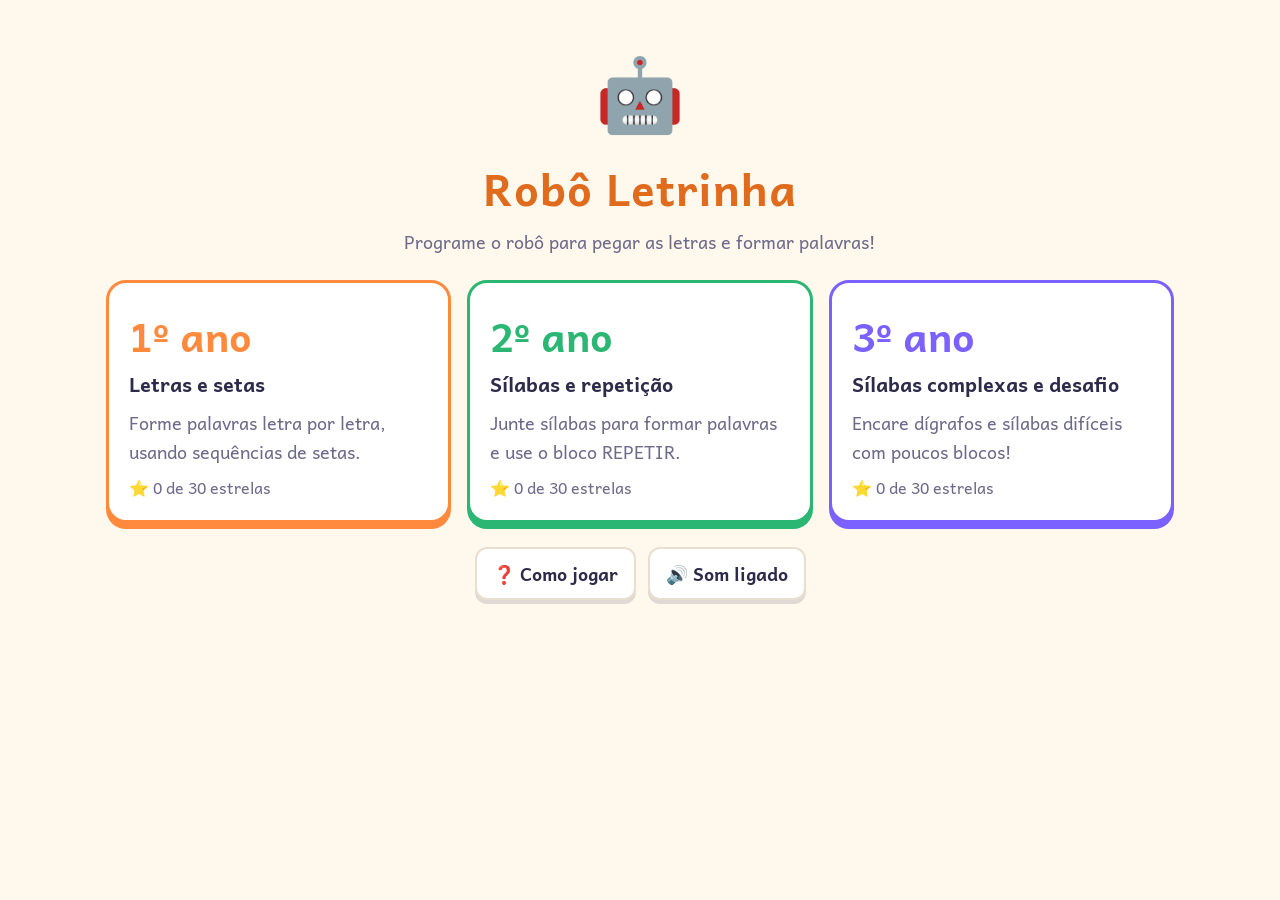
==== index.html @ 15c957af "Cria o jogo Robô Letrinha: alfabetização e programação para 1º a 3º ano Jogo web (HTML/CSS/JS, sem d" ====
<!doctype html>
<html lang="pt-BR">
<head>
  <meta charset="utf-8">
  <meta name="viewport" content="width=device-width, initial-scale=1">
  <title>Robô Letrinha</title>
  <meta name="description" content="Jogo de alfabetização e programação para o 1º, 2º e 3º ano do Ensino Fundamental.">
  <link rel="preconnect" href="https://fonts.googleapis.com">
  <link rel="preconnect" href="https://fonts.gstatic.com" crossorigin>
  <link href="https://fonts.googleapis.com/css2?family=Andika:wght@400;700&display=swap" rel="stylesheet">
  <link rel="stylesheet" href="css/estilo.css">
</head>
<body>
  <!-- Tela inicial: escolha do ano -->
  <section id="tela-inicio" class="tela ativa">
    <header class="topo-inicio">
      <div class="mascote" aria-hidden="true">🤖</div>
      <h1>Robô Letrinha</h1>
      <p class="lema">Programe o robô para pegar as letras e formar palavras!</p>
    </header>
    <div id="lista-anos" class="lista-anos"></div>
    <div class="acoes-inicio">
      <button id="btn-como-jogar" class="btn secundario">❓ Como jogar</button>
      <button id="btn-som" class="btn secundario" aria-pressed="true">🔊 Som ligado</button>
    </div>
  </section>

  <!-- Tela de fases -->
  <section id="tela-fases" class="tela">
    <header class="barra">
      <button class="btn icone" data-voltar="inicio" aria-label="Voltar">⬅</button>
      <h2 id="titulo-fases"></h2>
    </header>
    <p id="descricao-fases" class="descricao-fases"></p>
    <div id="lista-fases" class="lista-fases"></div>
  </section>

  <!-- Tela do jogo -->
  <section id="tela-jogo" class="tela">
    <header class="barra">
      <button class="btn icone" data-voltar="fases" aria-label="Voltar para as fases">⬅</button>
      <h2 id="titulo-jogo"></h2>
      <div class="estrelas-meta" id="meta-blocos"></div>
    </header>

    <div class="jogo">
      <div class="coluna-tabuleiro">
        <div class="missao">
          <div class="figura" id="figura" aria-hidden="true"></div>
          <div>
            <div class="rotulo">Forme a palavra:</div>
            <div class="encaixes" id="encaixes"></div>
          </div>
          <button class="btn icone" id="btn-ouvir" aria-label="Ouvir a palavra">🔊</button>
        </div>
        <div class="tabuleiro" id="tabuleiro"></div>
        <div class="mensagem" id="mensagem" role="status" aria-live="polite"></div>
      </div>

      <div class="coluna-programa">
        <div class="painel">
          <div class="rotulo">Blocos de comando</div>
          <div class="paleta" id="paleta"></div>
        </div>
        <div class="painel">
          <div class="rotulo">
            Programa do robô
            <span id="contador-blocos" class="contador"></span>
          </div>
          <ol class="programa" id="programa" aria-label="Programa"></ol>
        </div>
        <div class="controles">
          <button class="btn principal" id="btn-executar">▶ Executar</button>
          <button class="btn secundario" id="btn-apagar" title="Apagar o último bloco">⌫ Apagar</button>
          <button class="btn secundario" id="btn-limpar" title="Apagar todos os blocos">🗑 Limpar</button>
          <button class="btn secundario" id="btn-dica">💡 Dica</button>
          <button class="btn secundario" id="btn-velocidade" title="Velocidade do robô">🐢 Devagar</button>
        </div>
      </div>
    </div>
  </section>

  <!-- Janela de vitória -->
  <div class="modal" id="modal-vitoria" hidden>
    <div class="cartao">
      <div class="confete" id="confete" aria-hidden="true"></div>
      <h2>Muito bem!</h2>
      <div class="vitoria-figura" id="vitoria-figura"></div>
      <div class="vitoria-palavra" id="vitoria-palavra"></div>
      <div class="vitoria-estrelas" id="vitoria-estrelas"></div>
      <p class="vitoria-dica" id="vitoria-dica"></p>
      <div class="vitoria-frase" id="vitoria-frase" hidden>
        <div class="rotulo">Leia a frase:</div>
        <p id="frase-texto"></p>
        <button class="btn secundario" id="btn-ouvir-frase">🔊 Ouvir a frase</button>
      </div>
      <div class="controles">
        <button class="btn secundario" id="btn-repetir-fase">↺ Jogar de novo</button>
        <button class="btn principal" id="btn-proxima">Próxima fase ➜</button>
      </div>
    </div>
  </div>

  <!-- Janela de ajuda -->
  <div class="modal" id="modal-ajuda" hidden>
    <div class="cartao ajuda">
      <h2>Como jogar</h2>
      <ol>
        <li>Olhe a figura e a palavra que o robô precisa formar.</li>
        <li>Toque nas <b>setas</b> para montar o programa: cada seta faz o robô andar <b>uma casa</b>.</li>
        <li>O robô pega a peça quando passa por cima dela. Pegue as peças <b>na ordem certa</b>!</li>
        <li>Cuidado com as <b>pedras</b> 🪨 e com as peças que não fazem parte da palavra.</li>
        <li>No 2º e 3º ano, use o bloco <b>🔁 REPETIR</b>: ele repete a seta que vem logo depois. Toque no número para mudar.</li>
        <li>No 3º ano existe um <b>limite de blocos</b>: pense no caminho mais curto!</li>
        <li>Toque em <b>▶ Executar</b>. Se der errado, arrume o programa e tente de novo.</li>
      </ol>
      <p class="ajuda-teclado">Teclado: setas adicionam blocos, <b>R</b> adiciona repetir, <b>Enter</b> executa e <b>Backspace</b> apaga.</p>
      <div class="controles">
        <button class="btn principal" id="btn-fechar-ajuda">Entendi!</button>
      </div>
    </div>
  </div>

  <script src="js/dados.js"></script>
  <script src="js/fases.js"></script>
  <script src="js/jogo.js"></script>
</body>
</html>
---- css/estilo.css ----
:root {
  --fundo: #fff8ec;
  --cartao: #ffffff;
  --texto: #2d2a4a;
  --suave: #6d6a8a;
  --borda: #e8dfcf;
  --casa: #fdf3df;
  --casa-alt: #f8e9cc;
  --principal: #ff8a3d;
  --principal-escuro: #e06b1d;
  --sucesso: #2bb673;
  --erro: #e5484d;
  --alvo: #4c8dff;
  --cor-ano: #ff8a3d;
  --sombra: 0 4px 0 rgba(45, 42, 74, 0.15);
  --raio: 16px;
}

* { box-sizing: border-box; }

html, body { margin: 0; }

body {
  background: var(--fundo);
  color: var(--texto);
  font-family: 'Andika', 'Comic Sans MS', 'Trebuchet MS', system-ui, sans-serif;
  font-size: 18px;
  min-height: 100vh;
  -webkit-tap-highlight-color: transparent;
}

button { font: inherit; color: inherit; }

.tela { display: none; max-width: 1100px; margin: 0 auto; padding: 16px; }
.tela.ativa { display: block; }

/* ---------- Botões ---------- */
.btn {
  border: 0;
  border-radius: 12px;
  padding: 10px 16px;
  cursor: pointer;
  font-weight: 700;
  box-shadow: var(--sombra);
  transition: transform 0.08s, box-shadow 0.08s, opacity 0.2s;
  min-height: 48px;
}
.btn:active { transform: translateY(3px); box-shadow: 0 1px 0 rgba(45, 42, 74, 0.15); }
.btn:disabled { opacity: 0.45; cursor: not-allowed; }
.btn.principal { background: var(--principal); color: #fff; }
.btn.secundario { background: var(--cartao); border: 2px solid var(--borda); }
.btn.icone { background: var(--cartao); border: 2px solid var(--borda); width: 48px; padding: 0; font-size: 22px; }
.btn:focus-visible { outline: 3px solid var(--alvo); outline-offset: 2px; }

/* ---------- Início ---------- */
.topo-inicio { text-align: center; padding: 16px 0 8px; }
.mascote { font-size: 72px; animation: flutuar 2.4s ease-in-out infinite; }
h1 { font-size: 44px; margin: 4px 0; color: var(--principal-escuro); letter-spacing: 1px; }
.lema { color: var(--suave); margin: 0 0 16px; }

.lista-anos { display: grid; grid-template-columns: repeat(auto-fit, minmax(240px, 1fr)); gap: 16px; }
.cartao-ano {
  background: var(--cartao);
  border: 3px solid var(--cor);
  border-radius: 20px;
  padding: 20px;
  text-align: left;
  cursor: pointer;
  box-shadow: 0 6px 0 var(--cor);
  transition: transform 0.1s;
}
.cartao-ano:hover { transform: translateY(-3px); }
.cartao-ano:active { transform: translateY(3px); box-shadow: 0 2px 0 var(--cor); }
.cartao-ano .num { font-size: 40px; font-weight: 700; color: var(--cor); }
.cartao-ano .sub { font-weight: 700; font-size: 20px; }
.cartao-ano p { color: var(--suave); margin: 8px 0; }
.cartao-ano .progresso { font-size: 16px; color: var(--suave); }

.acoes-inicio { display: flex; gap: 12px; justify-content: center; margin-top: 24px; flex-wrap: wrap; }

/* ---------- Barra de topo ---------- */
.barra { display: flex; align-items: center; gap: 12px; margin-bottom: 12px; flex-wrap: wrap; }
.barra h2 { margin: 0; flex: 1; font-size: 26px; }
.estrelas-meta { font-size: 15px; color: var(--suave); text-align: right; }

/* ---------- Fases ---------- */
.descricao-fases { color: var(--suave); margin-top: 0; }
.lista-fases { display: grid; grid-template-columns: repeat(auto-fill, minmax(130px, 1fr)); gap: 14px; }
.botao-fase {
  background: var(--cartao);
  border: 3px solid var(--cor-ano);
  border-radius: 18px;
  padding: 12px 8px;
  cursor: pointer;
  box-shadow: 0 5px 0 var(--cor-ano);
  display: flex;
  flex-direction: column;
  align-items: center;
  gap: 4px;
}
.botao-fase .n { font-weight: 700; color: var(--suave); font-size: 15px; }
.botao-fase .fig { font-size: 40px; line-height: 1.1; }
.botao-fase .est { font-size: 18px; letter-spacing: 2px; }
.botao-fase:disabled { border-color: var(--borda); box-shadow: 0 5px 0 var(--borda); cursor: not-allowed; }
.botao-fase:disabled .fig { filter: grayscale(1); opacity: 0.4; }

/* ---------- Jogo ---------- */
.jogo { display: grid; grid-template-columns: minmax(0, 1.1fr) minmax(0, 1fr); gap: 16px; align-items: start; }
@media (max-width: 820px) { .jogo { grid-template-columns: 1fr; } }

.missao {
  display: flex; align-items: center; gap: 12px;
  background: var(--cartao); border: 2px solid var(--borda); border-radius: var(--raio);
  padding: 10px 12px; margin-bottom: 12px;
}
.missao > div:nth-child(2) { flex: 1; min-width: 0; }
.figura { font-size: 48px; line-height: 1; }
.rotulo { font-size: 14px; color: var(--suave); font-weight: 700; text-transform: uppercase; letter-spacing: 0.5px; margin-bottom: 6px; display: flex; justify-content: space-between; gap: 8px; }
.encaixes { display: flex; gap: 6px; flex-wrap: wrap; }
.encaixe {
  min-width: 44px; height: 48px; padding: 0 8px;
  border: 3px dashed var(--borda); border-radius: 10px;
  display: flex; align-items: center; justify-content: center;
  font-size: 24px; font-weight: 700; color: #c9bfae;
  transition: all 0.25s;
}
.encaixe.proximo { border-color: var(--alvo); color: var(--alvo); }
.encaixe.cheio { border-style: solid; border-color: var(--sucesso); background: var(--sucesso); color: #fff; animation: pulo 0.4s; }

.tabuleiro {
  --n: 5;
  position: relative;
  display: grid;
  grid-template-columns: repeat(var(--n), 1fr);
  grid-template-rows: repeat(var(--n), 1fr);
  aspect-ratio: 1;
  width: 100%;
  max-width: 520px;
  margin: 0 auto;
  background: var(--casa-alt);
  border: 4px solid #e2cfa9;
  border-radius: var(--raio);
  overflow: hidden;
  touch-action: manipulation;
}
.casa { position: relative; display: flex; align-items: center; justify-content: center; }
.casa.clara { background: var(--casa); }
.peca {
  width: 82%; height: 82%;
  border-radius: 12px;
  background: #fff;
  border: 3px solid var(--alvo);
  display: flex; align-items: center; justify-content: center;
  font-weight: 700;
  font-size: calc(min(100vw, 520px) / var(--n) * 0.32);
  box-shadow: 0 3px 0 rgba(45, 42, 74, 0.15);
  transition: transform 0.3s, opacity 0.3s;
}
.peca.longa { font-size: calc(min(100vw, 520px) / var(--n) * 0.24); }
.peca.coletada { transform: scale(0) rotate(180deg); opacity: 0; }
.peca.errada { border-color: var(--erro); background: #ffe3e4; animation: tremer 0.4s; }
.peca.dica { animation: brilho 0.8s ease-in-out 3; }
.pedra { font-size: calc(min(100vw, 520px) / var(--n) * 0.55); }

.robo {
  position: absolute;
  display: flex; align-items: center; justify-content: center;
  transition: left 0.3s ease-in-out, top 0.3s ease-in-out;
  pointer-events: none;
  z-index: 2;
}
.robo .corpo { font-size: calc(min(100vw, 520px) / var(--n) * 0.6); filter: drop-shadow(0 3px 2px rgba(0,0,0,0.25)); }
.robo .olhar {
  position: absolute; font-size: calc(min(100vw, 520px) / var(--n) * 0.26); font-weight: 700;
  color: var(--principal-escuro);
}
.robo.batida .corpo { animation: tremer 0.4s; }
.robo.festa .corpo { animation: pulo 0.5s 3; }

.mensagem { min-height: 56px; margin-top: 10px; padding: 10px 14px; border-radius: 12px; font-size: 19px; }
.mensagem:empty { visibility: hidden; }
.mensagem.erro { background: #ffe3e4; color: #9b1c20; }
.mensagem.info { background: #e6efff; color: #23408e; }
.mensagem.ok { background: #dcf6e8; color: #136c40; }

.painel { background: var(--cartao); border: 2px solid var(--borda); border-radius: var(--raio); padding: 12px; margin-bottom: 12px; }
.contador { text-transform: none; letter-spacing: 0; }
.contador.estourou { color: var(--erro); }

.paleta { display: flex; gap: 10px; flex-wrap: wrap; }
.bloco {
  border: 0; border-radius: 12px; cursor: pointer;
  min-width: 60px; height: 60px; padding: 0 10px;
  font-size: 32px; font-weight: 700; color: #fff;
  background: var(--alvo);
  box-shadow: 0 4px 0 #2d5fcc;
  display: inline-flex; align-items: center; justify-content: center; gap: 6px;
}
.bloco:active { transform: translateY(3px); box-shadow: 0 1px 0 #2d5fcc; }
.bloco.repetir { background: #f2a516; box-shadow: 0 4px 0 #b97a00; font-size: 22px; }
.bloco.repetir:active { box-shadow: 0 1px 0 #b97a00; }

.programa {
  list-style: none; margin: 0; padding: 8px;
  display: flex; flex-wrap: wrap; gap: 8px;
  min-height: 92px;
  background: repeating-linear-gradient(0deg, #fbf6ec, #fbf6ec 38px, #f3ead8 38px, #f3ead8 40px);
  border-radius: 12px;
}
.programa:empty::before { content: 'Toque nas setas para montar o programa…'; color: var(--suave); font-size: 16px; padding: 8px; }
.programa li { position: relative; }
.programa .bloco { height: 52px; min-width: 52px; font-size: 26px; }
.programa .bloco.repetir { font-size: 18px; }
.programa .bloco .vezes { background: rgba(255,255,255,0.3); border-radius: 8px; padding: 0 6px; }
.programa li.ativo .bloco { outline: 4px solid var(--texto); outline-offset: 2px; }
.programa li.erro .bloco { outline: 4px solid var(--erro); outline-offset: 2px; }
.programa li.junto::after {
  content: ''; position: absolute; right: -9px; top: 50%; width: 10px; height: 4px; background: #f2a516;
}
.remover {
  position: absolute; top: -8px; right: -8px;
  width: 24px; height: 24px; border-radius: 50%;
  border: 0; background: var(--texto); color: #fff; font-size: 13px; line-height: 24px; padding: 0;
  cursor: pointer;
}

.controles { display: flex; gap: 10px; flex-wrap: wrap; }
.controles .principal { flex: 1 1 140px; font-size: 20px; }

/* ---------- Modais ---------- */
.modal {
  position: fixed; inset: 0; background: rgba(45, 42, 74, 0.55);
  display: flex; align-items: center; justify-content: center; padding: 16px; z-index: 10;
}
.modal[hidden] { display: none; }
.cartao {
  position: relative; background: var(--cartao); border-radius: 24px; padding: 24px;
  max-width: 460px; width: 100%; text-align: center; overflow: hidden;
  animation: entrar 0.3s ease-out;
  max-height: calc(100vh - 32px); overflow-y: auto;
}
.cartao h2 { margin: 0 0 8px; font-size: 32px; color: var(--sucesso); }
.vitoria-figura { font-size: 72px; }
.vitoria-palavra { font-size: 38px; font-weight: 700; letter-spacing: 3px; }
.vitoria-palavra .sep { color: var(--suave); font-weight: 400; }
.vitoria-estrelas { font-size: 42px; margin: 6px 0; }
.vitoria-estrelas .apagada { filter: grayscale(1); opacity: 0.3; }
.vitoria-dica { color: var(--suave); margin: 4px 0 12px; }
.vitoria-frase { background: var(--fundo); border-radius: 14px; padding: 12px; margin-bottom: 14px; }
.vitoria-frase .rotulo { justify-content: center; }
.vitoria-frase p { font-size: 24px; margin: 4px 0 10px; }
.cartao .controles { justify-content: center; }
.ajuda { text-align: left; }
.ajuda h2 { color: var(--principal-escuro); text-align: center; }
.ajuda li { margin-bottom: 8px; }
.ajuda-teclado { color: var(--suave); font-size: 15px; }

.confete { position: absolute; inset: 0; pointer-events: none; }
.confete span { position: absolute; top: -30px; font-size: 24px; animation: cair 1.8s linear forwards; }

/* ---------- Animações ---------- */
@keyframes flutuar { 50% { transform: translateY(-8px); } }
@keyframes pulo { 50% { transform: scale(1.2) translateY(-4px); } }
@keyframes tremer { 20%, 60% { transform: translateX(-5px); } 40%, 80% { transform: translateX(5px); } }
@keyframes brilho { 50% { transform: scale(1.15); box-shadow: 0 0 0 6px rgba(76, 141, 255, 0.5); } }
@keyframes entrar { from { transform: scale(0.8); opacity: 0; } }
@keyframes cair { to { transform: translateY(520px) rotate(360deg); opacity: 0; } }

@media (prefers-reduced-motion: reduce) {
  *, *::before, *::after { animation-duration: 0.01ms !important; animation-iteration-count: 1 !important; transition-duration: 0.01ms !important; }
}

@media (max-width: 520px) {
  body { font-size: 17px; }
  h1 { font-size: 34px; }
  .bloco { min-width: 54px; height: 54px; font-size: 28px; }
  .controles .btn { padding: 8px 12px; }
  .barra h2 { font-size: 22px; }
  .estrelas-meta { flex-basis: 100%; text-align: left; }
}
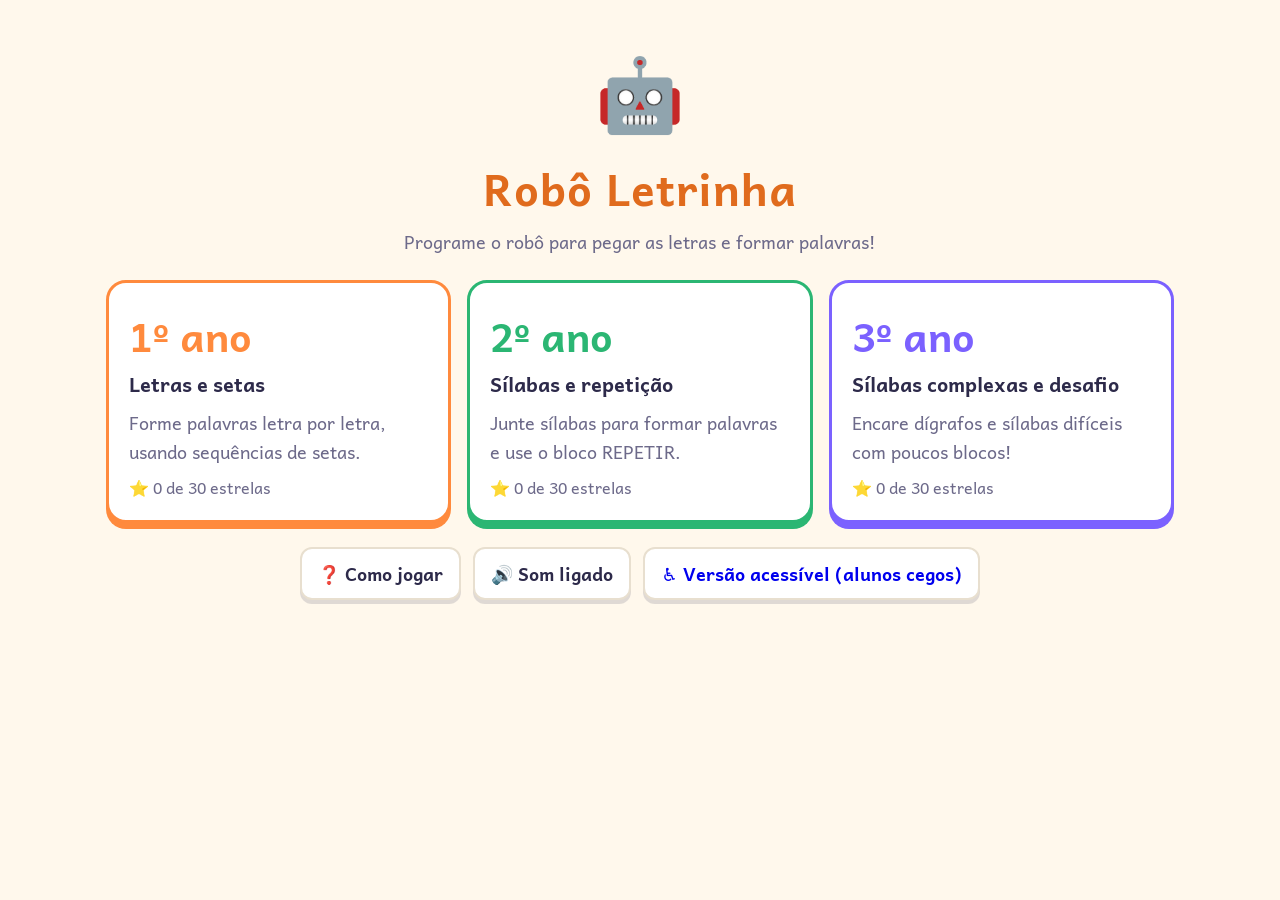
==== commit c51b0838: "Adiciona versão acessível do Robô Letrinha para alunos cegos Nova pasta acessivel/, publicada junto " ====
--- a/index.html
+++ b/index.html
@@ -22,6 +22,7 @@
     <div class="acoes-inicio">
       <button id="btn-como-jogar" class="btn secundario">❓ Como jogar</button>
       <button id="btn-som" class="btn secundario" aria-pressed="true">🔊 Som ligado</button>
+      <a class="btn secundario link-acessivel" href="acessivel/index.html">♿ Versão acessível (alunos cegos)</a>
     </div>
   </section>
 
--- a/css/estilo.css
+++ b/css/estilo.css
@@ -76,6 +76,7 @@
 .cartao-ano p { color: var(--suave); margin: 8px 0; }
 .cartao-ano .progresso { font-size: 16px; color: var(--suave); }
 
+.link-acessivel { text-decoration: none; display: inline-flex; align-items: center; }
 .acoes-inicio { display: flex; gap: 12px; justify-content: center; margin-top: 24px; flex-wrap: wrap; }
 
 /* ---------- Barra de topo ---------- */
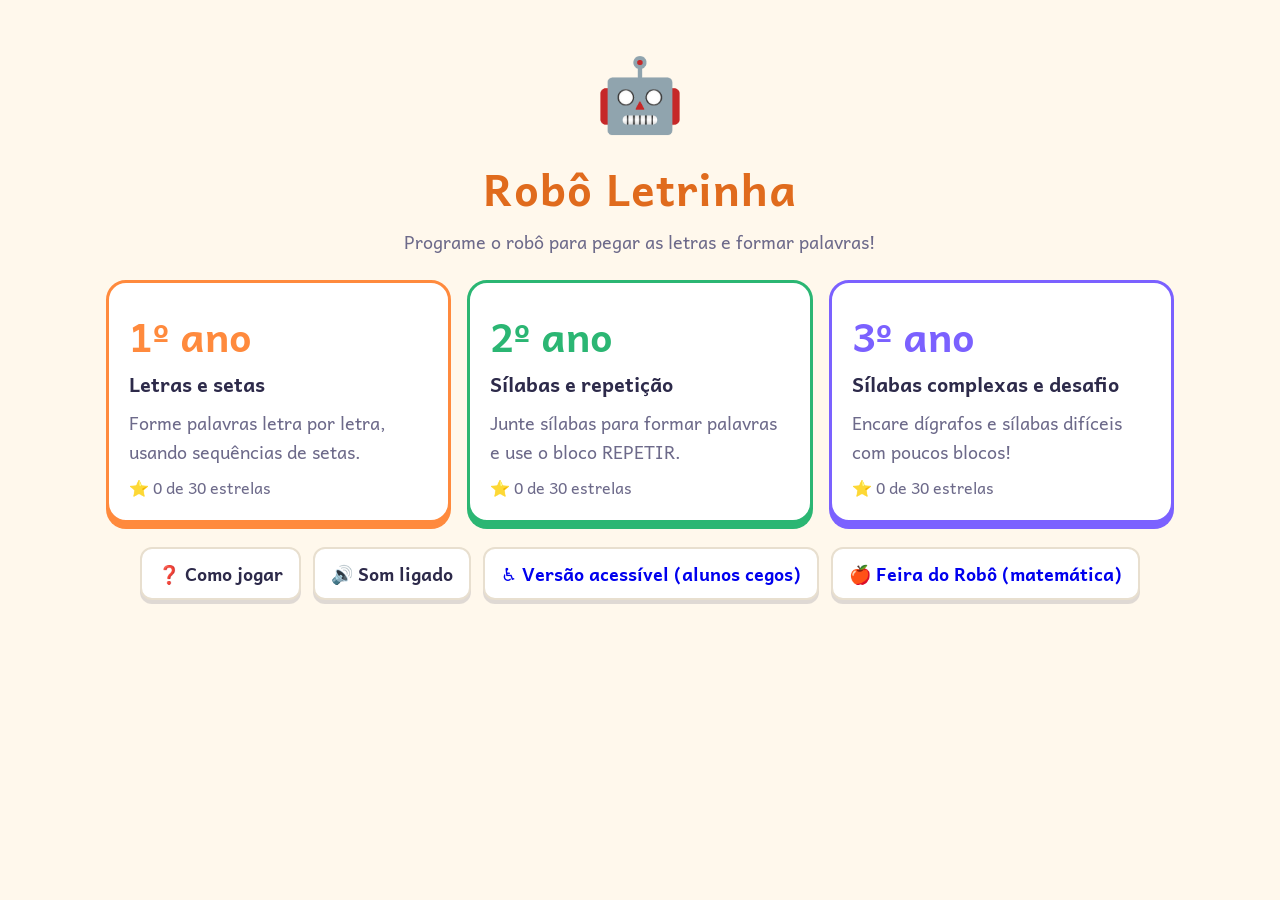
==== commit 511c4d35: "Cria o jogo de matemática Feira do Robô (1º a 3º ano) Jogo em matematica/ com 30 fases: contagem, co" ====
--- a/index.html
+++ b/index.html
@@ -23,6 +23,7 @@
       <button id="btn-como-jogar" class="btn secundario">❓ Como jogar</button>
       <button id="btn-som" class="btn secundario" aria-pressed="true">🔊 Som ligado</button>
       <a class="btn secundario link-acessivel" href="acessivel/index.html">♿ Versão acessível (alunos cegos)</a>
+      <a class="btn secundario link-acessivel" href="matematica/index.html">🍎 Feira do Robô (matemática)</a>
     </div>
   </section>
 
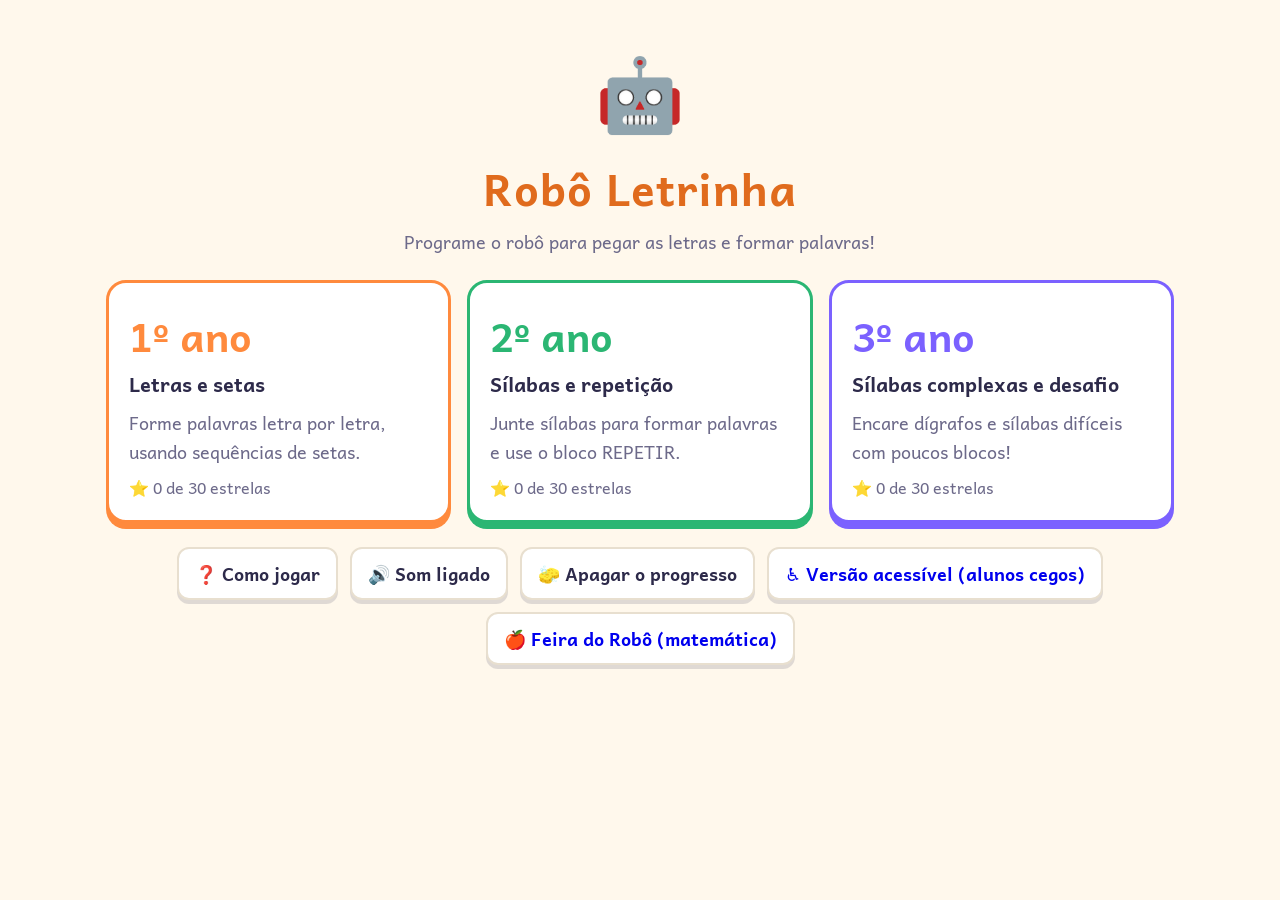
==== commit 7b692bfd: "Adiciona opção de apagar o progresso no Robô Letrinha - Jogo original: botão "Apagar o progresso" na" ====
--- a/index.html
+++ b/index.html
@@ -22,6 +22,7 @@
     <div class="acoes-inicio">
       <button id="btn-como-jogar" class="btn secundario">❓ Como jogar</button>
       <button id="btn-som" class="btn secundario" aria-pressed="true">🔊 Som ligado</button>
+      <button id="btn-zerar" class="btn secundario">🧽 Apagar o progresso</button>
       <a class="btn secundario link-acessivel" href="acessivel/index.html">♿ Versão acessível (alunos cegos)</a>
       <a class="btn secundario link-acessivel" href="matematica/index.html">🍎 Feira do Robô (matemática)</a>
     </div>
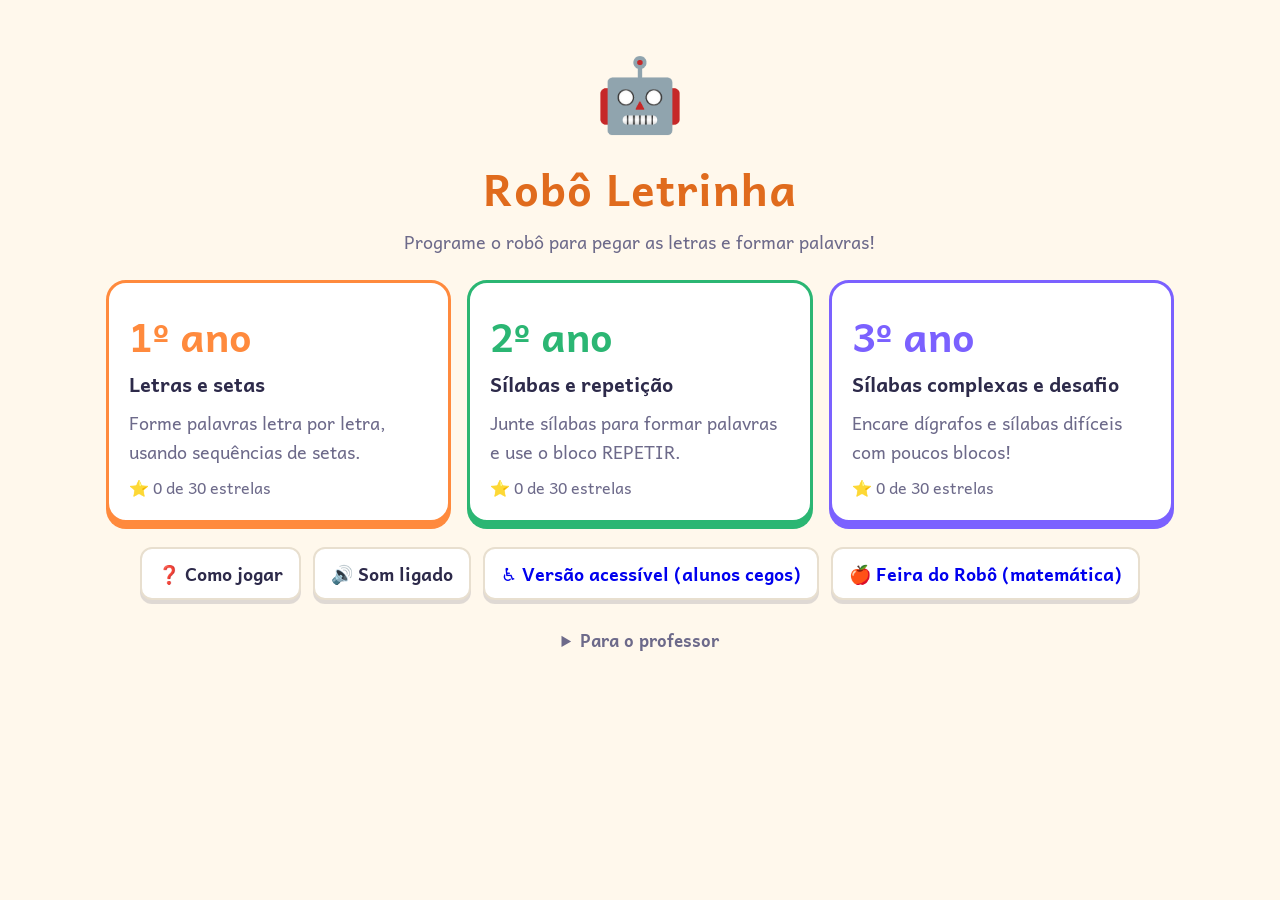
==== commit 3a5d565d: "Apagar o progresso: área "Para o professor" e confirmação na página - Robô Letrinha: o botão passa p" ====
--- a/index.html
+++ b/index.html
@@ -22,10 +22,24 @@
     <div class="acoes-inicio">
       <button id="btn-como-jogar" class="btn secundario">❓ Como jogar</button>
       <button id="btn-som" class="btn secundario" aria-pressed="true">🔊 Som ligado</button>
-      <button id="btn-zerar" class="btn secundario">🧽 Apagar o progresso</button>
       <a class="btn secundario link-acessivel" href="acessivel/index.html">♿ Versão acessível (alunos cegos)</a>
       <a class="btn secundario link-acessivel" href="matematica/index.html">🍎 Feira do Robô (matemática)</a>
     </div>
+    <details class="professor">
+      <summary>Para o professor</summary>
+      <p>Cada fase é liberada quando a anterior é concluída. O progresso fica salvo neste computador.</p>
+      <div class="acoes-inicio">
+        <button id="btn-zerar" class="btn secundario">🧽 Apagar o progresso</button>
+      </div>
+      <div id="confirmar-zerar" class="confirmar" hidden>
+        <p><b>Tem certeza?</b> Isso apaga todas as estrelas e fases liberadas deste computador.</p>
+        <div class="acoes-inicio">
+          <button id="btn-zerar-sim" class="btn perigo">Sim, apagar</button>
+          <button id="btn-zerar-nao" class="btn secundario">Cancelar</button>
+        </div>
+      </div>
+      <p id="aviso-zerar" class="aviso-zerar" role="status"></p>
+    </details>
   </section>
 
   <!-- Tela de fases -->
--- a/css/estilo.css
+++ b/css/estilo.css
@@ -79,6 +79,16 @@
 .link-acessivel { text-decoration: none; display: inline-flex; align-items: center; }
 .acoes-inicio { display: flex; gap: 12px; justify-content: center; margin-top: 24px; flex-wrap: wrap; }
 
+/* Área do professor: apagar o progresso com confirmação na própria página
+   (a janela de pergunta do navegador pode estar bloqueada). */
+.professor { margin: 26px auto 0; max-width: 640px; text-align: center; color: var(--suave); font-size: 17px; }
+.professor summary { cursor: pointer; font-weight: 700; }
+.professor .acoes-inicio { margin-top: 10px; }
+.confirmar { margin-top: 12px; padding: 12px; border: 3px solid var(--erro); border-radius: 14px; background: #fff0f0; color: var(--texto); }
+.confirmar p { margin: 0; }
+.btn.perigo { background: var(--erro); color: #fff; }
+.aviso-zerar { font-weight: 700; color: #136c40; min-height: 1.4em; }
+
 /* ---------- Barra de topo ---------- */
 .barra { display: flex; align-items: center; gap: 12px; margin-bottom: 12px; flex-wrap: wrap; }
 .barra h2 { margin: 0; flex: 1; font-size: 26px; }
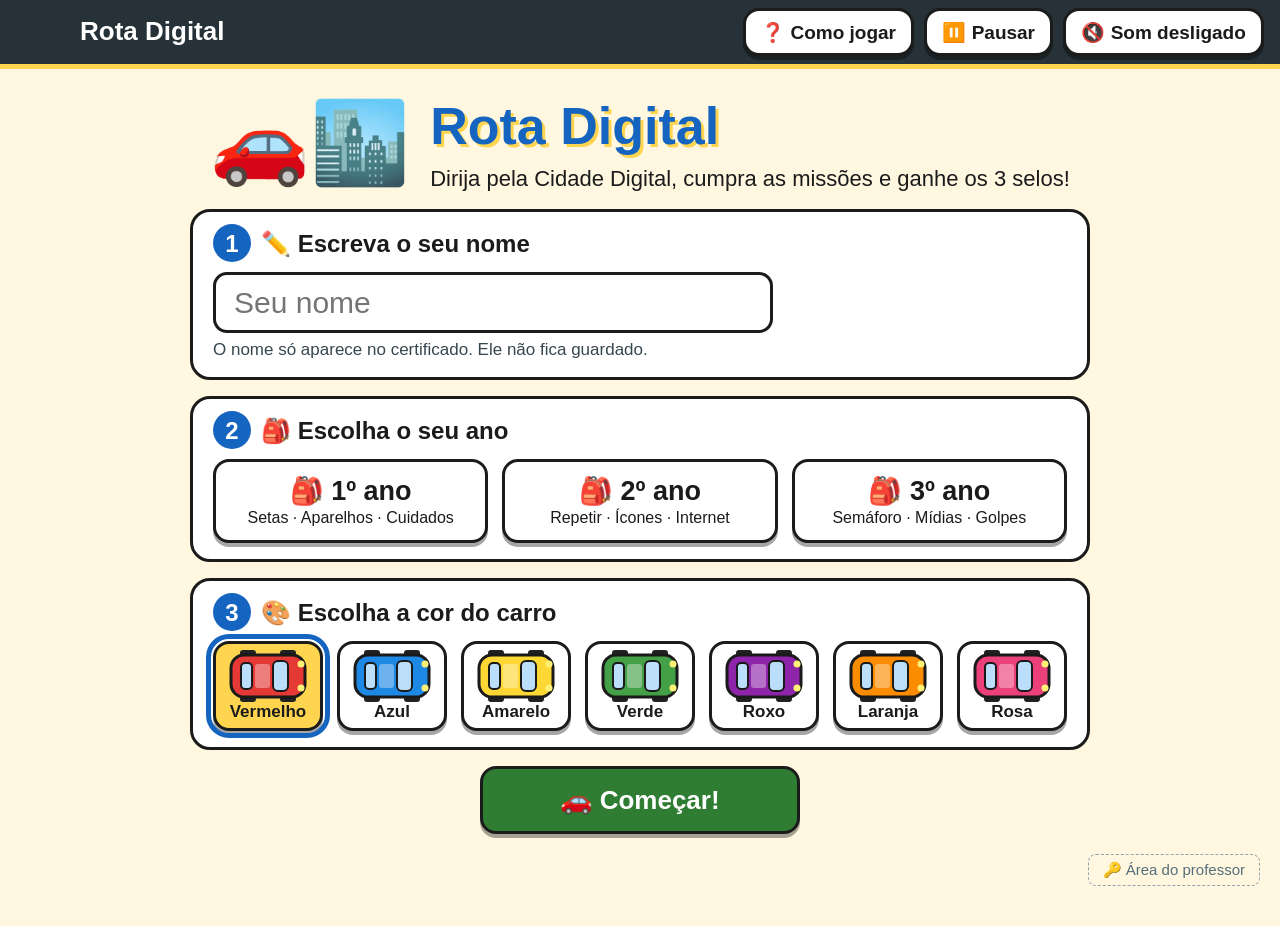
==== commit 78640150: "Rota Digital: jogo de Educação Digital para o Ciclo de Alfabetização Novo jogo na raiz do site: um c" ====
--- a/index.html
+++ b/index.html
@@ -3,143 +3,201 @@
 <head>
   <meta charset="utf-8">
   <meta name="viewport" content="width=device-width, initial-scale=1">
-  <title>Robô Letrinha</title>
-  <meta name="description" content="Jogo de alfabetização e programação para o 1º, 2º e 3º ano do Ensino Fundamental.">
-  <link rel="preconnect" href="https://fonts.googleapis.com">
-  <link rel="preconnect" href="https://fonts.gstatic.com" crossorigin>
-  <link href="https://fonts.googleapis.com/css2?family=Andika:wght@400;700&display=swap" rel="stylesheet">
-  <link rel="stylesheet" href="css/estilo.css">
+  <title>Rota Digital</title>
+  <meta name="description" content="Jogo de Educação Digital para o Ciclo de Alfabetização: Programação, TICs e Cidadania Digital.">
+  <link rel="stylesheet" href="rota/estilo.css">
 </head>
 <body>
-  <!-- Tela inicial: escolha do ano -->
-  <section id="tela-inicio" class="tela ativa">
-    <header class="topo-inicio">
-      <div class="mascote" aria-hidden="true">🤖</div>
-      <h1>Robô Letrinha</h1>
-      <p class="lema">Programe o robô para pegar as letras e formar palavras!</p>
-    </header>
-    <div id="lista-anos" class="lista-anos"></div>
-    <div class="acoes-inicio">
-      <button id="btn-como-jogar" class="btn secundario">❓ Como jogar</button>
-      <button id="btn-som" class="btn secundario" aria-pressed="true">🔊 Som ligado</button>
-      <a class="btn secundario link-acessivel" href="acessivel/index.html">♿ Versão acessível (alunos cegos)</a>
-      <a class="btn secundario link-acessivel" href="matematica/index.html">🍎 Feira do Robô (matemática)</a>
-    </div>
-    <details class="professor">
-      <summary>Para o professor</summary>
-      <p>Cada fase é liberada quando a anterior é concluída. O progresso fica salvo neste computador.</p>
-      <div class="acoes-inicio">
-        <button id="btn-zerar" class="btn secundario">🧽 Apagar o progresso</button>
-      </div>
-      <div id="confirmar-zerar" class="confirmar" hidden>
-        <p><b>Tem certeza?</b> Isso apaga todas as estrelas e fases liberadas deste computador.</p>
-        <div class="acoes-inicio">
-          <button id="btn-zerar-sim" class="btn perigo">Sim, apagar</button>
-          <button id="btn-zerar-nao" class="btn secundario">Cancelar</button>
-        </div>
-      </div>
-      <p id="aviso-zerar" class="aviso-zerar" role="status"></p>
-    </details>
-  </section>
-
-  <!-- Tela de fases -->
-  <section id="tela-fases" class="tela">
-    <header class="barra">
-      <button class="btn icone" data-voltar="inicio" aria-label="Voltar">⬅</button>
-      <h2 id="titulo-fases"></h2>
-    </header>
-    <p id="descricao-fases" class="descricao-fases"></p>
-    <div id="lista-fases" class="lista-fases"></div>
-  </section>
-
-  <!-- Tela do jogo -->
-  <section id="tela-jogo" class="tela">
-    <header class="barra">
-      <button class="btn icone" data-voltar="fases" aria-label="Voltar para as fases">⬅</button>
-      <h2 id="titulo-jogo"></h2>
-      <div class="estrelas-meta" id="meta-blocos"></div>
-    </header>
-
-    <div class="jogo">
-      <div class="coluna-tabuleiro">
-        <div class="missao">
-          <div class="figura" id="figura" aria-hidden="true"></div>
-          <div>
-            <div class="rotulo">Forme a palavra:</div>
-            <div class="encaixes" id="encaixes"></div>
+  <!-- Barra de cima: sempre visível -->
+  <header id="barra" class="barra">
+    <button id="btn-voltar" class="btn barra-btn" hidden>🗺️ Mapa</button>
+    <div class="barra-titulo">
+      <span id="carro-barra" class="carro-barra" aria-hidden="true"></span>
+      <h1 id="titulo-barra">Rota Digital</h1>
+    </div>
+    <div class="barra-direita">
+      <button id="btn-ajuda" class="btn barra-btn" title="Como jogar (tecla H)">❓ Como jogar</button>
+      <button id="btn-pausa" class="btn barra-btn" title="Pausar (tecla P)">⏸️ Pausar</button>
+      <button id="btn-som" class="btn barra-btn" aria-pressed="false" title="Ligar ou desligar o som">🔇 Som desligado</button>
+    </div>
+  </header>
+
+  <main>
+    <!-- ===== Tela inicial ===== -->
+    <section id="tela-inicio" class="tela ativa">
+      <div class="inicio-topo">
+        <div class="logo" aria-hidden="true">🚗🏙️</div>
+        <div>
+          <h2 class="logo-nome">Rota Digital</h2>
+          <p class="lema">Dirija pela Cidade Digital, cumpra as missões e ganhe os 3 selos!</p>
+        </div>
+      </div>
+
+      <div class="inicio-caixa">
+        <h3><span class="passo">1</span> ✏️ Escreva o seu nome</h3>
+        <input id="campo-nome" class="campo-nome" type="text" maxlength="40" autocomplete="off" spellcheck="false" placeholder="Seu nome">
+        <p class="nota">O nome só aparece no certificado. Ele não fica guardado.</p>
+      </div>
+
+      <div class="inicio-caixa">
+        <h3><span class="passo">2</span> 🎒 Escolha o seu ano</h3>
+        <div id="lista-anos" class="lista-anos"></div>
+      </div>
+
+      <div class="inicio-caixa">
+        <h3><span class="passo">3</span> 🎨 Escolha a cor do carro</h3>
+        <div id="lista-cores" class="lista-cores"></div>
+      </div>
+
+      <button id="btn-comecar" class="btn grande verde">🚗 Começar!</button>
+
+      <button class="btn-professor" data-abrir-professor>🔑 Área do professor</button>
+    </section>
+
+    <!-- ===== Mapa da cidade ===== -->
+    <section id="tela-mapa" class="tela">
+      <p class="instrucao">👆 Clique num bairro para ir até lá.</p>
+      <div id="mapa" class="mapa">
+        <div class="rua rua-h"></div>
+        <div class="rua rua-v"></div>
+        <button id="bairro-prog" class="bairro bairro-prog" data-bairro="prog"></button>
+        <button id="bairro-tic" class="bairro bairro-tic" data-bairro="tic"></button>
+        <button id="bairro-cid" class="bairro bairro-cid" data-bairro="cid"></button>
+        <div class="garagem" aria-hidden="true">
+          <span>🏠</span><span>🌳</span><span>🏪</span><span>🌳</span><span>🏠</span><span>🌷</span>
+          <div class="garagem-nome">🅿️ Garagem</div>
+        </div>
+        <button id="praca" class="praca" data-bairro="praca"></button>
+        <div id="carro-mapa" class="carro carro-mapa"></div>
+      </div>
+      <div id="selos-mapa" class="selos-mapa"></div>
+      <button class="btn-professor" data-abrir-professor>🔑 Área do professor</button>
+    </section>
+
+    <!-- ===== Lista de missões de um bairro ===== -->
+    <section id="tela-bairro" class="tela">
+      <div id="bairro-cabecalho" class="bairro-cabecalho"></div>
+      <div id="lista-missoes" class="lista-missoes"></div>
+    </section>
+
+    <!-- ===== Missão de Programação ===== -->
+    <section id="tela-prog" class="tela">
+      <div id="prog-objetivo" class="objetivo"></div>
+      <div class="prog-area">
+        <div class="prog-esquerda">
+          <div id="tabuleiro" class="tabuleiro"></div>
+          <div id="prog-mensagem" class="mensagem" role="status"></div>
+        </div>
+        <div class="prog-direita">
+          <div class="caixa-blocos">
+            <h3>🧰 Blocos <span class="nota-pequena">(clique para pôr no programa)</span></h3>
+            <div id="paleta" class="paleta"></div>
           </div>
-          <button class="btn icone" id="btn-ouvir" aria-label="Ouvir a palavra">🔊</button>
-        </div>
-        <div class="tabuleiro" id="tabuleiro"></div>
-        <div class="mensagem" id="mensagem" role="status" aria-live="polite"></div>
-      </div>
-
-      <div class="coluna-programa">
-        <div class="painel">
-          <div class="rotulo">Blocos de comando</div>
-          <div class="paleta" id="paleta"></div>
-        </div>
-        <div class="painel">
-          <div class="rotulo">
-            Programa do robô
-            <span id="contador-blocos" class="contador"></span>
+          <div class="caixa-programa">
+            <h3>📜 Meu programa <span id="contador-blocos" class="contador"></span></h3>
+            <div id="programa" class="programa" aria-live="polite"></div>
+            <div class="acoes-programa">
+              <button id="btn-executar" class="btn grande verde">▶️ Executar</button>
+              <button id="btn-tirar" class="btn laranja">🗑️ Tirar bloco</button>
+              <button id="btn-limpar" class="btn cinza">🧽 Limpar tudo</button>
+            </div>
           </div>
-          <ol class="programa" id="programa" aria-label="Programa"></ol>
-        </div>
-        <div class="controles">
-          <button class="btn principal" id="btn-executar">▶ Executar</button>
-          <button class="btn secundario" id="btn-apagar" title="Apagar o último bloco">⌫ Apagar</button>
-          <button class="btn secundario" id="btn-limpar" title="Apagar todos os blocos">🗑 Limpar</button>
-          <button class="btn secundario" id="btn-dica">💡 Dica</button>
-          <button class="btn secundario" id="btn-velocidade" title="Velocidade do robô">🐢 Devagar</button>
-        </div>
-      </div>
-    </div>
-  </section>
-
-  <!-- Janela de vitória -->
-  <div class="modal" id="modal-vitoria" hidden>
-    <div class="cartao">
-      <div class="confete" id="confete" aria-hidden="true"></div>
-      <h2>Muito bem!</h2>
-      <div class="vitoria-figura" id="vitoria-figura"></div>
-      <div class="vitoria-palavra" id="vitoria-palavra"></div>
-      <div class="vitoria-estrelas" id="vitoria-estrelas"></div>
-      <p class="vitoria-dica" id="vitoria-dica"></p>
-      <div class="vitoria-frase" id="vitoria-frase" hidden>
-        <div class="rotulo">Leia a frase:</div>
-        <p id="frase-texto"></p>
-        <button class="btn secundario" id="btn-ouvir-frase">🔊 Ouvir a frase</button>
-      </div>
-      <div class="controles">
-        <button class="btn secundario" id="btn-repetir-fase">↺ Jogar de novo</button>
-        <button class="btn principal" id="btn-proxima">Próxima fase ➜</button>
-      </div>
-    </div>
-  </div>
-
-  <!-- Janela de ajuda -->
-  <div class="modal" id="modal-ajuda" hidden>
-    <div class="cartao ajuda">
-      <h2>Como jogar</h2>
-      <ol>
-        <li>Olhe a figura e a palavra que o robô precisa formar.</li>
-        <li>Toque nas <b>setas</b> para montar o programa: cada seta faz o robô andar <b>uma casa</b>.</li>
-        <li>O robô pega a peça quando passa por cima dela. Pegue as peças <b>na ordem certa</b>!</li>
-        <li>Cuidado com as <b>pedras</b> 🪨 e com as peças que não fazem parte da palavra.</li>
-        <li>No 2º e 3º ano, use o bloco <b>🔁 REPETIR</b>: ele repete a seta que vem logo depois. Toque no número para mudar.</li>
-        <li>No 3º ano existe um <b>limite de blocos</b>: pense no caminho mais curto!</li>
-        <li>Toque em <b>▶ Executar</b>. Se der errado, arrume o programa e tente de novo.</li>
-      </ol>
-      <p class="ajuda-teclado">Teclado: setas adicionam blocos, <b>R</b> adiciona repetir, <b>Enter</b> executa e <b>Backspace</b> apaga.</p>
-      <div class="controles">
-        <button class="btn principal" id="btn-fechar-ajuda">Entendi!</button>
-      </div>
-    </div>
-  </div>
-
-  <script src="js/dados.js"></script>
-  <script src="js/fases.js"></script>
-  <script src="js/jogo.js"></script>
+        </div>
+      </div>
+    </section>
+
+    <!-- ===== Missão de perguntas (TICs e Cidadania) ===== -->
+    <section id="tela-quiz" class="tela">
+      <div id="estrada" class="estrada"></div>
+      <div id="cartao" class="cartao"></div>
+      <div id="retorno" class="retorno" role="status" hidden></div>
+    </section>
+
+    <!-- ===== Praça Digital ===== -->
+    <section id="tela-praca" class="tela">
+      <div class="festa" aria-hidden="true">🎉🎈🏆🎈🎉</div>
+      <h2 class="titulo-praca">Você chegou à Praça Digital!</h2>
+      <div id="certificado" class="certificado"></div>
+      <div id="nome-certificado" class="nome-certificado" hidden>
+        <label for="campo-nome-cert">✏️ Escreva o seu nome para o certificado:</label>
+        <input id="campo-nome-cert" class="campo-nome" type="text" maxlength="40" autocomplete="off" spellcheck="false" placeholder="Seu nome">
+      </div>
+      <div class="acoes-praca">
+        <button id="btn-imprimir" class="btn azul">🖨️ Imprimir</button>
+        <button id="btn-praca-mapa" class="btn verde">🗺️ Voltar ao mapa</button>
+      </div>
+    </section>
+  </main>
+
+  <!-- ===== Janelas ===== -->
+  <div id="modal-ajuda" class="modal" hidden>
+    <div class="janela larga" role="dialog" aria-modal="true" aria-labelledby="titulo-ajuda">
+      <h2 id="titulo-ajuda">❓ Como jogar</h2>
+      <div id="conteudo-ajuda" class="conteudo-ajuda"></div>
+      <button class="btn grande verde" data-fechar>👍 Entendi!</button>
+    </div>
+  </div>
+
+  <div id="modal-pausa" class="modal" hidden>
+    <div class="janela" role="dialog" aria-modal="true" aria-labelledby="titulo-pausa">
+      <div class="icone-grande" aria-hidden="true">⏸️</div>
+      <h2 id="titulo-pausa">Jogo pausado</h2>
+      <p>O carrinho está esperando você.</p>
+      <button id="btn-continuar" class="btn grande verde">▶️ Continuar</button>
+    </div>
+  </div>
+
+  <div id="modal-resultado" class="modal" hidden>
+    <div class="janela" role="dialog" aria-modal="true" aria-labelledby="titulo-resultado">
+      <div id="resultado-conteudo"></div>
+      <div id="resultado-acoes" class="acoes-janela"></div>
+    </div>
+  </div>
+
+  <div id="modal-professor" class="modal" hidden>
+    <div class="janela professor" role="dialog" aria-modal="true" aria-labelledby="titulo-professor">
+      <h2 id="titulo-professor">🔑 Área do professor</h2>
+      <div id="prof-pergunta">
+        <p>Para entrar, responda: <b id="prof-conta"></b></p>
+        <div class="linha">
+          <input id="prof-resposta" class="campo-numero" type="text" inputmode="numeric" maxlength="3" autocomplete="off">
+          <button id="prof-entrar" class="btn azul">Entrar</button>
+        </div>
+        <p id="prof-erro" class="erro" role="alert"></p>
+      </div>
+      <div id="prof-painel" hidden>
+        <p>O progresso fica salvo só neste navegador, neste computador. O nome do aluno não é salvo.</p>
+        <button id="prof-liberar" class="btn azul">🔓 Liberar todas as fases</button>
+        <button id="prof-apagar" class="btn vermelho">🧽 Apagar progresso</button>
+        <div id="prof-confirmar" class="confirmar" hidden>
+          <p><b>Tem certeza?</b> Isso apaga as estrelas e os selos de todos os anos neste computador.</p>
+          <div class="linha">
+            <button id="prof-apagar-sim" class="btn vermelho">Sim, apagar</button>
+            <button id="prof-apagar-nao" class="btn cinza">Cancelar</button>
+          </div>
+        </div>
+        <p id="prof-aviso" class="aviso" role="status"></p>
+        <details class="dicas-professor">
+          <summary>📘 Para o professor</summary>
+          <ul>
+            <li><b>Programação:</b> sequência (1º ano), repetição (2º ano), condicional e limite de blocos (3º ano).</li>
+            <li><b>TICs:</b> aparelhos e periféricos (1º ano), ícones (2º ano), tipos de mídia (3º ano).</li>
+            <li><b>Cidadania Digital (Letramento Digital):</b> dados pessoais, pedir ajuda, senhas, gentileza, autoria e tempo de tela.</li>
+            <li>Os bairros podem ser jogados em qualquer ordem: um bairro por aula.</li>
+            <li>Atalhos: setas do teclado = blocos de seta, R = REPETIR, E = ESPERE, Enter = Executar, Delete = tirar bloco, 1/2/3 = escolher resposta, P = pausa, H = como jogar.</li>
+            <li>As perguntas ficam no arquivo <code>perguntas.js</code>.</li>
+          </ul>
+        </details>
+      </div>
+      <button class="btn cinza" data-fechar>✖️ Fechar</button>
+    </div>
+  </div>
+
+  <div id="confete" class="confete" aria-hidden="true"></div>
+
+  <script src="rota/icones.js"></script>
+  <script src="rota/fases.js"></script>
+  <script src="perguntas.js"></script>
+  <script src="rota/jogo.js"></script>
 </body>
 </html>
--- a/rota/estilo.css
+++ b/rota/estilo.css
@@ -0,0 +1,459 @@
+/* Rota Digital — visual. Cores fortes, letras grandes e botões grandes. */
+:root {
+  --fundo: #fff7e0;
+  --texto: #1b1b1b;
+  --borda: #1b1b1b;
+  --azul: #1565c0;
+  --azul-claro: #e3f0ff;
+  --laranja: #e65100;
+  --laranja-claro: #fff0e0;
+  --verde: #2e7d32;
+  --verde-claro: #e6f6e7;
+  --roxo: #6a1b9a;
+  --roxo-claro: #f4e8fb;
+  --vermelho: #c62828;
+  --amarelo: #ffd54f;
+  --cinza: #546e7a;
+  --asfalto: #4a5560;
+  --sombra: 0 4px 0 rgba(0, 0, 0, .35);
+}
+
+* { box-sizing: border-box; }
+html { font-size: 20px; }
+body {
+  margin: 0;
+  min-height: 100vh;
+  background: var(--fundo);
+  color: var(--texto);
+  font-family: "Trebuchet MS", Verdana, "Segoe UI", Arial, sans-serif;
+  line-height: 1.3;
+}
+/* 1º ano: tudo em letra de imprensa maiúscula */
+body.ano-1 main, body.ano-1 .modal:not(#modal-professor), body.ano-1 .barra { text-transform: uppercase; }
+body.ano-1 .campo-nome { text-transform: uppercase; }
+
+button { font-family: inherit; }
+[hidden] { display: none !important; }
+
+/* ---------- Botões ---------- */
+.btn {
+  display: inline-flex; align-items: center; justify-content: center; gap: .4em;
+  min-height: 56px; padding: .45em 1em;
+  font-size: 1.05rem; font-weight: bold; color: var(--texto);
+  background: #fff; border: 3px solid var(--borda); border-radius: 16px;
+  box-shadow: var(--sombra); cursor: pointer;
+  transition: transform .08s, filter .15s;
+  user-select: none;
+}
+.btn:hover:not(:disabled) { filter: brightness(1.08); transform: translateY(-2px); }
+.btn:active:not(:disabled) { transform: translateY(2px); box-shadow: 0 1px 0 rgba(0, 0, 0, .35); }
+.btn:disabled { opacity: .45; cursor: not-allowed; }
+.btn:focus-visible, .bairro:focus-visible, .praca:focus-visible, button:focus-visible { outline: 5px solid #ffab00; outline-offset: 3px; }
+.btn.grande { min-height: 68px; font-size: 1.3rem; padding: .5em 1.4em; }
+.btn.verde { background: var(--verde); color: #fff; }
+.btn.azul { background: var(--azul); color: #fff; }
+.btn.laranja { background: var(--laranja); color: #fff; }
+.btn.vermelho { background: var(--vermelho); color: #fff; }
+.btn.cinza { background: #eceff1; }
+.btn.roxo { background: var(--roxo); color: #fff; }
+
+/* ---------- Barra de cima ---------- */
+.barra {
+  position: sticky; top: 0; z-index: 20;
+  display: flex; align-items: center; gap: .6rem; flex-wrap: wrap;
+  padding: .4rem .8rem;
+  background: #263238; color: #fff;
+  border-bottom: 5px solid var(--amarelo);
+}
+.barra-btn { min-height: 48px; font-size: .95rem; padding: .3em .8em; }
+.barra-titulo { display: flex; align-items: center; gap: .5rem; flex: 1; min-width: 200px; }
+.barra-titulo h1 { margin: 0; font-size: 1.3rem; }
+.carro-barra { width: 54px; height: 36px; display: inline-block; }
+.carro-barra svg { width: 100%; height: 100%; }
+.barra-direita { display: flex; gap: .5rem; flex-wrap: wrap; }
+#btn-som[aria-pressed="true"] { background: var(--amarelo); }
+
+main { padding: .8rem 1rem 2rem; max-width: 1280px; margin: 0 auto; }
+
+.tela { display: none; }
+.tela.ativa { display: block; animation: aparecer .25s ease-out; }
+@keyframes aparecer { from { opacity: 0; transform: translateY(8px); } to { opacity: 1; transform: none; } }
+
+/* ---------- Tela inicial ---------- */
+.inicio-topo { display: flex; align-items: center; justify-content: center; gap: 1rem; text-align: left; margin: .4rem 0 .8rem; }
+.logo { font-size: 4rem; line-height: 1; }
+.logo-nome { margin: 0; font-size: 2.6rem; color: var(--azul); text-shadow: 3px 3px 0 var(--amarelo); }
+.lema { margin: .2rem 0 0; font-size: 1.1rem; }
+.inicio-caixa {
+  background: #fff; border: 3px solid var(--borda); border-radius: 20px;
+  padding: .6rem 1rem .8rem; margin: 0 auto .8rem; max-width: 900px;
+}
+.inicio-caixa h3 { margin: 0 0 .5rem; font-size: 1.2rem; display: flex; align-items: center; gap: .5rem; }
+.passo { display: inline-grid; place-items: center; width: 38px; height: 38px; border-radius: 50%; background: var(--azul); color: #fff; }
+.campo-nome {
+  width: 100%; max-width: 560px; font-size: 1.5rem; padding: .35em .6em;
+  border: 3px solid var(--borda); border-radius: 14px; font-family: inherit;
+}
+.campo-nome:focus { outline: 5px solid #ffab00; }
+.nota { margin: .3rem 0 0; font-size: .85rem; color: #37474f; }
+.lista-anos, .lista-cores { display: flex; flex-wrap: wrap; gap: .7rem; }
+.ano-btn { flex: 1; min-width: 180px; min-height: 84px; font-size: 1.35rem; flex-direction: column; gap: .1rem; }
+.ano-btn small { display: block; font-size: .8rem; font-weight: normal; }
+.ano-btn[aria-pressed="true"], .cor-btn[aria-pressed="true"] { background: var(--amarelo); outline: 5px solid var(--azul); outline-offset: 2px; }
+.cor-btn { width: 110px; min-height: 84px; padding: .3rem; flex-direction: column; gap: 0; font-size: .85rem; }
+.cor-btn svg { width: 80px; height: 52px; }
+#btn-comecar { display: flex; margin: .4rem auto 1rem; min-width: 320px; }
+.btn-professor {
+  display: block; margin: 1rem 0 0 auto; padding: .3rem .7rem;
+  background: transparent; border: 1px dashed #90a4ae; border-radius: 8px;
+  color: #546e7a; font-size: .75rem; cursor: pointer; text-transform: none;
+}
+
+/* ---------- Mapa ---------- */
+.instrucao { margin: 0 0 .5rem; text-align: center; font-size: 1.15rem; font-weight: bold; }
+.mapa {
+  position: relative; width: 100%; max-width: 1100px; margin: 0 auto;
+  aspect-ratio: 16 / 9; max-height: calc(100vh - 210px);
+  background: #8bc34a; border: 4px solid var(--borda); border-radius: 22px; overflow: hidden;
+  background-image: radial-gradient(#9ccc65 20%, transparent 21%); background-size: 28px 28px;
+}
+@supports (aspect-ratio: 1) { .mapa { height: auto; } }
+.rua { position: absolute; background: var(--asfalto); }
+.rua-h { left: 0; right: 0; top: 44%; height: 12%; border-top: 4px solid #eee; border-bottom: 4px solid #eee; }
+.rua-h::after { content: ""; position: absolute; left: 0; right: 0; top: 46%; border-top: 5px dashed var(--amarelo); }
+.rua-v { top: 0; bottom: 0; left: 45%; width: 10%; border-left: 4px solid #eee; border-right: 4px solid #eee; }
+.rua-v::after { content: ""; position: absolute; top: 0; bottom: 0; left: 46%; border-left: 5px dashed var(--amarelo); }
+
+.bairro {
+  position: absolute; width: 41%; height: 40%;
+  display: flex; flex-direction: column; align-items: center; justify-content: center; gap: .2rem;
+  border: 4px solid var(--borda); border-radius: 20px; cursor: pointer;
+  font-size: 1rem; font-weight: bold; color: var(--texto); box-shadow: var(--sombra);
+  transition: transform .1s;
+}
+.bairro:hover { transform: scale(1.03); }
+.bairro-prog { left: 2%; top: 2.5%; background: var(--azul-claro); }
+.bairro-tic { right: 2%; top: 2.5%; background: var(--laranja-claro); }
+.bairro-cid { left: 2%; bottom: 2.5%; background: var(--verde-claro); }
+.bairro .b-icone { font-size: 2.3rem; line-height: 1; }
+.bairro .b-nome { font-size: 1.15rem; }
+.bairro .b-estrelas { font-size: .95rem; }
+.bairro .b-selo { position: absolute; top: 6px; right: 8px; }
+.garagem {
+  position: absolute; right: 2%; bottom: 2.5%; width: 41%; height: 40%;
+  display: flex; flex-wrap: wrap; align-content: center; justify-content: center; gap: .3rem 1rem;
+  font-size: 2rem; background: rgba(255, 255, 255, .35); border: 3px dashed rgba(0, 0, 0, .3); border-radius: 20px;
+}
+.garagem-nome { width: 100%; text-align: center; font-size: .9rem; font-weight: bold; }
+.praca {
+  position: absolute; left: 50%; top: 50%; width: 19%; aspect-ratio: 1; transform: translate(-50%, -50%);
+  border-radius: 50%; border: 5px solid var(--borda); background: var(--roxo-claro);
+  display: flex; flex-direction: column; align-items: center; justify-content: center;
+  font-weight: bold; font-size: .8rem; cursor: pointer; box-shadow: var(--sombra); z-index: 2; padding: .2rem;
+}
+.praca .p-icone { font-size: 2rem; line-height: 1; }
+.praca.aberta { background: #fff59d; animation: pulsar 1.2s infinite; }
+@keyframes pulsar { 50% { box-shadow: 0 0 0 10px rgba(255, 213, 79, .7); } }
+.carro { position: absolute; pointer-events: none; z-index: 5; }
+.carro svg { width: 100%; height: 100%; display: block; filter: drop-shadow(2px 3px 0 rgba(0, 0, 0, .4)); }
+.carro-mapa { width: 7.5%; aspect-ratio: 80 / 52; transform: translate(-50%, -50%); }
+.carro-mapa .gira { width: 100%; height: 100%; transition: transform .25s; }
+.selos-mapa { display: flex; justify-content: center; gap: 1rem; margin: .6rem 0 0; flex-wrap: wrap; }
+
+/* Selos */
+.selo {
+  display: inline-flex; align-items: center; justify-content: center;
+  width: 64px; height: 64px; border-radius: 50%; font-size: 2rem;
+  border: 4px solid var(--borda); background: #fff; box-shadow: var(--sombra);
+}
+.selo.vazio { border-style: dashed; background: rgba(255, 255, 255, .6); filter: grayscale(1); opacity: .55; }
+.selo.prog { background: #90caf9; }
+.selo.tic { background: #ffcc80; }
+.selo.cid { background: #a5d6a7; }
+.selo-item { display: flex; align-items: center; gap: .5rem; font-weight: bold; background: #fff; border: 3px solid var(--borda); border-radius: 40px; padding: .2rem 1rem .2rem .2rem; }
+.bairro .selo { width: 50px; height: 50px; font-size: 1.5rem; }
+
+/* ---------- Lista de missões ---------- */
+.bairro-cabecalho { display: flex; align-items: center; gap: 1rem; border: 4px solid var(--borda); border-radius: 20px; padding: .6rem 1rem; margin-bottom: 1rem; }
+.bairro-cabecalho .bc-icone { font-size: 3rem; }
+.bairro-cabecalho h2 { margin: 0; font-size: 1.6rem; }
+.bairro-cabecalho p { margin: .2rem 0 0; }
+.cab-prog { background: var(--azul-claro); }
+.cab-tic { background: var(--laranja-claro); }
+.cab-cid { background: var(--verde-claro); }
+.lista-missoes { display: grid; grid-template-columns: repeat(auto-fill, minmax(190px, 1fr)); gap: 1rem; }
+.missao-btn { flex-direction: column; min-height: 150px; font-size: 1.15rem; gap: .2rem; }
+.missao-btn .m-icone { font-size: 2.6rem; line-height: 1; }
+.missao-btn .m-estrelas { font-size: 1.3rem; letter-spacing: 2px; }
+.missao-btn.feita { background: #fffde7; }
+.missao-btn.trancada { background: #eceff1; }
+
+/* ---------- Programação ---------- */
+.objetivo {
+  display: flex; align-items: center; gap: .8rem; flex-wrap: wrap;
+  background: #fff; border: 3px solid var(--borda); border-radius: 16px; padding: .4rem .9rem; margin-bottom: .6rem;
+  font-size: 1.15rem; font-weight: bold;
+}
+.objetivo .o-icone { font-size: 1.8rem; }
+.objetivo .aviso-novo { flex-basis: 100%; margin-bottom: .2rem; font-weight: normal; background: #fff59d; border-radius: 10px; padding: .3rem .6rem; font-size: 1rem; }
+.prog-area { display: flex; gap: 1rem; align-items: flex-start; }
+.prog-esquerda { flex: 1.1; min-width: 0; display: flex; flex-direction: column; align-items: center; gap: .6rem; }
+.prog-esquerda .mensagem { width: 100%; }
+.prog-direita { flex: 1; min-width: 0; display: flex; flex-direction: column; gap: .6rem; }
+.tabuleiro {
+  --cols: 5; --rows: 4;
+  position: relative; display: grid;
+  grid-template-columns: repeat(var(--cols), 1fr); grid-template-rows: repeat(var(--rows), 1fr);
+  width: min(100%, calc(var(--cols) * 92px), calc((100vh - 330px) * var(--cols) / var(--rows)));
+  aspect-ratio: var(--cols) / var(--rows);
+  background: var(--asfalto); border: 5px solid var(--borda); border-radius: 14px; overflow: hidden;
+}
+.casa {
+  position: relative; border: 1px dashed rgba(255, 255, 255, .35);
+  display: flex; align-items: center; justify-content: center;
+}
+.casa svg { width: 78%; height: 78%; }
+.casa.predio { background: #a1887f; }
+.casa.destino { background: #fff59d; box-shadow: inset 0 0 0 5px #fbc02d; flex-direction: column; }
+.casa.destino .d-emoji { font-size: clamp(1.4rem, 4vw, 2.5rem); line-height: 1; }
+.casa.destino .d-nome { font-size: .62rem; font-weight: bold; text-align: center; line-height: 1; margin-top: 2px; }
+.casa.inicio::after { content: "INÍCIO"; position: absolute; bottom: 2px; font-size: .55rem; color: #fff; font-weight: bold; }
+.casa.semaforo { background: #37474f; flex-direction: column; box-shadow: inset 0 0 0 4px #fff; }
+.casa.semaforo svg { width: 46%; height: 64%; }
+.casa.semaforo .s-texto { font-size: .6rem; font-weight: bold; color: #fff; padding: 0 4px; border-radius: 4px; margin-top: 2px; }
+.casa.semaforo.vermelho .s-texto { background: var(--vermelho); }
+.casa.semaforo.verde .s-texto { background: var(--verde); }
+.casa.passou { background-image: radial-gradient(circle, rgba(255, 213, 79, .8) 18%, transparent 20%); }
+.carro-tab {
+  width: calc(100% / var(--cols)); height: calc(100% / var(--rows));
+  display: flex; align-items: center; justify-content: center;
+}
+.carro-tab .gira { width: 82%; aspect-ratio: 80 / 52; }
+.carro-tab.batida .gira { animation: tremer .4s; }
+@keyframes tremer { 25% { translate: -6px 0; } 75% { translate: 6px 0; } }
+.balao-espera {
+  position: absolute; z-index: 6; transform: translate(-25%, -100%);
+  background: #fff; border: 3px solid var(--borda); border-radius: 12px; padding: .1rem .4rem; font-size: .8rem; font-weight: bold; white-space: nowrap;
+}
+
+.caixa-blocos, .caixa-programa { background: #fff; border: 3px solid var(--borda); border-radius: 16px; padding: .5rem .7rem .7rem; }
+.caixa-blocos h3, .caixa-programa h3 { margin: 0 0 .4rem; font-size: 1.05rem; }
+.nota-pequena { font-size: .75rem; font-weight: normal; }
+.paleta { display: flex; flex-wrap: wrap; gap: .5rem; }
+.bloco {
+  display: inline-flex; flex-direction: column; align-items: center; justify-content: center;
+  min-width: 66px; min-height: 64px; padding: .2rem .4rem;
+  font-size: 1.7rem; line-height: 1; font-weight: bold;
+  background: #42a5f5; color: #fff; border: 3px solid var(--borda); border-radius: 14px;
+  box-shadow: var(--sombra); cursor: pointer; position: relative;
+}
+.bloco .b-rotulo { font-size: .62rem; margin-top: 3px; }
+.bloco.repetir { background: #ab47bc; font-size: 1.3rem; }
+.bloco.espere { background: #ef5350; font-size: 1.3rem; }
+.bloco:hover:not(:disabled) { filter: brightness(1.1); }
+.bloco:disabled { opacity: .4; cursor: not-allowed; }
+.paleta .bloco { min-width: 74px; }
+.programa {
+  display: flex; flex-wrap: wrap; align-items: center; gap: .4rem;
+  min-height: 92px; max-height: 260px; overflow-y: auto; padding: .4rem;
+  background: #f5f5f5; border: 3px dashed #90a4ae; border-radius: 12px;
+}
+.programa .vazio { color: #607d8b; font-size: .95rem; padding: .4rem; }
+.programa .bloco { min-width: 64px; min-height: 64px; font-size: 1.6rem; }
+.programa .bloco.selecionado { outline: 5px solid #ffab00; outline-offset: 2px; }
+.programa .bloco.rodando { transform: scale(1.12); box-shadow: 0 0 0 5px #fff176, var(--sombra); }
+.programa .bloco.erro { background: var(--vermelho) !important; outline: 5px solid #000; animation: tremer .4s 2; }
+.programa .bloco.erro::before { content: "⚠️"; position: absolute; top: -16px; right: -10px; font-size: 1.2rem; }
+.vezes {
+  display: inline-grid; place-items: center; margin-top: 4px;
+  min-width: 46px; height: 34px; border-radius: 10px; border: 3px solid var(--borda);
+  background: #fff; color: var(--texto); font-size: 1.1rem; font-weight: bold; cursor: pointer;
+}
+.cursor-insercao { width: 6px; align-self: stretch; min-height: 60px; border-radius: 3px; background: #ffab00; animation: piscar 1s infinite; }
+@keyframes piscar { 50% { opacity: .2; } }
+.contador { font-size: .9rem; font-weight: normal; background: #eceff1; border-radius: 8px; padding: 0 .4rem; }
+.contador.cheio { background: #ffcdd2; font-weight: bold; }
+.acoes-programa { display: flex; flex-wrap: wrap; gap: .5rem; margin-top: .6rem; }
+.acoes-programa .btn.grande { flex: 2 1 200px; }
+.acoes-programa .btn:not(.grande) { flex: 1 1 120px; font-size: .95rem; padding: .3em .5em; }
+.mensagem { min-height: 0; border-radius: 14px; font-size: 1.05rem; }
+.mensagem:not(:empty) { padding: .6rem .8rem; border: 3px solid var(--borda); }
+.mensagem.erro { background: #ffe0b2; }
+.mensagem.info { background: #e3f2fd; }
+.mensagem.ok { background: #c8e6c9; }
+
+/* ---------- Perguntas ---------- */
+.estrada {
+  position: relative; height: 124px; margin-bottom: .7rem;
+  background: var(--asfalto); border: 4px solid var(--borda); border-radius: 16px;
+}
+.estrada::after { content: ""; position: absolute; left: 2%; right: 2%; top: 72%; border-top: 5px dashed var(--amarelo); }
+.estrada .marco {
+  position: absolute; top: 4px; transform: translateX(-50%); z-index: 2;
+  display: flex; flex-direction: column; align-items: center;
+  font-size: 1.9rem; line-height: 1;
+}
+.estrada .marco small { font-size: .7rem; font-weight: bold; background: #fff; border-radius: 6px; padding: 0 4px; margin-top: 2px; }
+.estrada .marco.feito { filter: grayscale(.2); }
+.estrada .marco.feito::after { content: "✅"; position: absolute; top: -6px; right: -18px; font-size: 1.1rem; }
+.estrada .carro-estrada { width: 90px; height: 58px; top: 72%; transform: translate(-50%, -50%); z-index: 3; }
+.estrada .fim { position: absolute; right: 8px; top: 50%; transform: translateY(-50%); font-size: 2.6rem; z-index: 1; }
+
+.cartao { background: #fff; border: 4px solid var(--borda); border-radius: 22px; padding: .8rem 1.1rem 1.1rem; }
+.cartao.placa-cid { border-color: var(--verde); box-shadow: 0 0 0 6px var(--verde-claro); }
+.cartao.placa-tic { border-color: var(--laranja); box-shadow: 0 0 0 6px var(--laranja-claro); }
+.pergunta { display: flex; align-items: center; gap: .8rem; margin: 0 0 .8rem; font-size: 1.45rem; font-weight: bold; }
+.pergunta .p-placa {
+  flex: none; display: inline-grid; place-items: center; width: 74px; height: 74px; font-size: 2.6rem;
+  background: var(--amarelo); border: 4px solid var(--borda); border-radius: 14px;
+}
+.pergunta .p-numero { font-size: .85rem; font-weight: normal; display: block; color: #37474f; }
+.opcoes { display: grid; grid-template-columns: repeat(auto-fit, minmax(200px, 1fr)); gap: .9rem; }
+.opcao {
+  flex-direction: column; min-height: 190px; padding: .6rem; font-size: 1.15rem; gap: .4rem; text-align: center;
+}
+.opcao .o-img { width: 104px; height: 104px; display: grid; place-items: center; }
+.opcao .o-img svg { width: 100%; height: 100%; }
+.opcao .o-img .emoji { font-size: 4.4rem; line-height: 1; }
+.opcao .o-tecla { position: absolute; top: 6px; left: 10px; font-size: .75rem; color: #607d8b; }
+.opcao { position: relative; }
+.opcao.errada { background: #ffcdd2; opacity: .75; }
+.opcao.errada::after { content: "✖"; position: absolute; top: 4px; right: 10px; font-size: 1.6rem; color: var(--vermelho); }
+.opcao.certa { background: #c8e6c9; outline: 6px solid var(--verde); }
+.opcao.certa::after { content: "✔"; position: absolute; top: 4px; right: 10px; font-size: 1.8rem; color: var(--verde); }
+
+.arrastar-itens { display: flex; flex-wrap: wrap; gap: .8rem; justify-content: center; min-height: 140px; padding: .5rem; background: #fff8e1; border: 3px dashed #ffb300; border-radius: 16px; margin-bottom: .9rem; }
+.arrastar-itens .vazio { align-self: center; color: #607d8b; }
+.item {
+  flex-direction: column; width: 150px; min-height: 140px; padding: .4rem; font-size: 1rem; gap: .2rem;
+  touch-action: none; cursor: grab;
+}
+.item .o-img { width: 80px; height: 80px; display: grid; place-items: center; }
+.item .o-img svg { width: 100%; height: 100%; }
+.item .o-img .emoji { font-size: 3.4rem; line-height: 1; }
+.item::before { content: "📦"; position: absolute; top: 4px; left: 6px; font-size: .9rem; }
+.item { position: relative; }
+.item.escolhido { background: var(--amarelo); outline: 6px solid var(--azul); }
+.item.fantasma { position: fixed; z-index: 100; pointer-events: none; opacity: .9; transform: rotate(-4deg); }
+.lugares { display: grid; grid-template-columns: repeat(auto-fit, minmax(190px, 1fr)); gap: .9rem; }
+.lugar {
+  flex-direction: column; justify-content: flex-start; min-height: 190px; padding: .5rem; gap: .3rem;
+  background: #eceff1; border-style: dashed; font-size: 1.1rem;
+}
+.lugar .l-cabeca { display: flex; align-items: center; gap: .4rem; }
+.lugar .l-cabeca .o-img { width: 52px; height: 52px; display: grid; place-items: center; }
+.lugar .l-cabeca .o-img svg { width: 100%; height: 100%; }
+.lugar .l-cabeca .emoji { font-size: 2.3rem; }
+.lugar .l-dentro { display: flex; flex-wrap: wrap; gap: .3rem; justify-content: center; }
+.lugar .l-dentro .mini { display: inline-grid; place-items: center; width: 56px; height: 56px; background: #c8e6c9; border: 2px solid var(--verde); border-radius: 10px; }
+.lugar .l-dentro .mini svg { width: 44px; height: 44px; }
+.lugar .l-dentro .mini .emoji { font-size: 2rem; }
+.lugar.alvo { background: #fff59d; border-style: solid; }
+.lugar.sobre { background: #c8e6c9; border-style: solid; transform: scale(1.03); }
+.lugar.nao { animation: tremer .4s; background: #ffcdd2; }
+.dica-arrastar { text-align: center; font-size: 1rem; margin: 0 0 .6rem; }
+
+.retorno {
+  margin-top: .8rem; padding: .8rem 1rem; border: 4px solid var(--borda); border-radius: 18px;
+  display: flex; align-items: center; gap: 1rem; flex-wrap: wrap; font-size: 1.2rem;
+}
+.retorno .r-icone { font-size: 3rem; line-height: 1; }
+.retorno .r-texto { flex: 1; min-width: 240px; }
+.retorno .r-texto b { display: block; font-size: 1.35rem; }
+.retorno.ok { background: #c8e6c9; }
+.retorno.tenta { background: #ffe0b2; }
+
+/* ---------- Janelas ---------- */
+.modal {
+  position: fixed; inset: 0; z-index: 50;
+  display: flex; align-items: center; justify-content: center; padding: 1rem;
+  background: rgba(0, 0, 0, .6);
+}
+.janela {
+  background: #fff; border: 5px solid var(--borda); border-radius: 24px;
+  padding: 1rem 1.4rem 1.3rem; max-width: 620px; width: 100%; max-height: 92vh; overflow-y: auto;
+  text-align: center; animation: aparecer .2s;
+}
+.janela.larga { max-width: 980px; text-align: left; }
+.janela h2 { margin: .2rem 0 .6rem; font-size: 1.6rem; }
+.icone-grande { font-size: 3.4rem; line-height: 1.1; }
+.acoes-janela { display: flex; flex-wrap: wrap; gap: .6rem; justify-content: center; margin-top: .8rem; }
+.estrelas-grandes { font-size: 3.4rem; letter-spacing: 6px; }
+.estrelas-grandes span { display: inline-block; animation: estrela .5s backwards; }
+.estrelas-grandes span:nth-child(2) { animation-delay: .25s; }
+.estrelas-grandes span:nth-child(3) { animation-delay: .5s; }
+@keyframes estrela { from { transform: scale(0) rotate(-90deg); } }
+.apagada { filter: grayscale(1); opacity: .3; }
+.selo-ganho { display: flex; align-items: center; justify-content: center; gap: .8rem; margin: .5rem 0; padding: .4rem .6rem; background: #fff59d; border: 3px solid var(--borda); border-radius: 16px; font-size: 1.15rem; font-weight: bold; }
+.selo-ganho .selo { flex: none; width: 72px; height: 72px; font-size: 2.4rem; animation: estrela .6s; }
+.janela .dica-meta { background: #e3f2fd; border-radius: 12px; padding: .4rem .6rem; }
+
+.conteudo-ajuda { display: grid; grid-template-columns: repeat(auto-fit, minmax(380px, 1fr)); gap: .8rem; margin-bottom: 1rem; }
+.ajuda-secao { border: 3px solid var(--borda); border-radius: 16px; padding: .5rem .8rem; background: #fafafa; }
+.ajuda-secao.destaque { background: #fff59d; }
+.ajuda-secao h3 { margin: .2rem 0 .4rem; font-size: 1.15rem; }
+.ajuda-secao ol { margin: 0; padding-left: 0; list-style: none; }
+.ajuda-secao li { display: flex; align-items: center; gap: .6rem; margin: .35rem 0; font-size: 1rem; }
+.ajuda-secao li .a-fig { flex: none; min-width: 64px; text-align: center; font-size: 1.6rem; background: #fff; border: 2px solid #90a4ae; border-radius: 10px; padding: .1rem .3rem; }
+#modal-ajuda .btn { display: flex; margin: 0 auto; }
+
+.janela.professor { text-align: left; }
+.janela.professor .btn { margin: .3rem .3rem .3rem 0; }
+.linha { display: flex; gap: .6rem; align-items: center; flex-wrap: wrap; }
+.campo-numero { width: 120px; font-size: 1.5rem; padding: .3rem .5rem; border: 3px solid var(--borda); border-radius: 12px; text-align: center; }
+#prof-erro { color: var(--vermelho); font-weight: bold; min-height: 1.2em; }
+.aviso { color: var(--verde); font-weight: bold; min-height: 1.2em; }
+.confirmar { background: #ffebee; border: 3px solid var(--vermelho); border-radius: 14px; padding: .5rem .8rem; margin: .4rem 0; }
+.dicas-professor { margin: .6rem 0; font-size: .9rem; }
+.dicas-professor summary { cursor: pointer; font-weight: bold; }
+
+/* ---------- Praça Digital e certificado ---------- */
+#tela-praca { text-align: center; }
+.festa { font-size: 3.5rem; animation: pular 1s infinite; }
+@keyframes pular { 50% { transform: translateY(-10px); } }
+.titulo-praca { font-size: 2rem; margin: .2rem 0 .8rem; color: var(--roxo); }
+.certificado {
+  max-width: 900px; margin: 0 auto; padding: 1.6rem 2rem;
+  background: #fffdf5; border: 12px double var(--roxo); border-radius: 18px;
+  box-shadow: 0 0 0 6px var(--amarelo);
+}
+.certificado .c-titulo { font-size: 2.4rem; font-weight: bold; color: var(--roxo); letter-spacing: 3px; }
+.certificado .c-jogo { font-size: 1.2rem; margin-bottom: .8rem; }
+.certificado .c-nome { font-size: 2.3rem; font-weight: bold; color: var(--azul); border-bottom: 3px solid var(--borda); display: inline-block; min-width: 50%; padding: 0 1rem; margin: .4rem 0 .8rem; }
+.certificado .c-texto { font-size: 1.2rem; }
+.certificado .c-selos { display: flex; justify-content: center; gap: 1.2rem; margin: 1rem 0 .6rem; flex-wrap: wrap; }
+.certificado .c-selos div { display: flex; flex-direction: column; align-items: center; gap: .2rem; font-weight: bold; font-size: .9rem; }
+.certificado .c-data { font-size: 1rem; color: #37474f; }
+.nome-certificado { margin: 1rem auto 0; max-width: 700px; font-size: 1.1rem; font-weight: bold; }
+.nome-certificado label { display: block; margin-bottom: .4rem; }
+.acoes-praca { display: flex; justify-content: center; gap: 1rem; margin-top: 1rem; flex-wrap: wrap; }
+
+/* ---------- Confete ---------- */
+.confete { position: fixed; inset: 0; pointer-events: none; z-index: 60; overflow: hidden; }
+.confete i { position: absolute; top: -20px; width: 12px; height: 18px; border-radius: 3px; animation: cair linear forwards; }
+@keyframes cair { to { transform: translateY(110vh) rotate(720deg); } }
+
+/* Pausa: congela as animações da página */
+body.pausado *, body.pausado *::before, body.pausado *::after { animation-play-state: paused !important; }
+body.pausado #modal-pausa * { animation-play-state: running !important; }
+
+/* ---------- Telas menores ---------- */
+@media (max-width: 900px) {
+  html { font-size: 17px; }
+  .prog-area { flex-direction: column; }
+  .prog-esquerda, .prog-direita { width: 100%; }
+  .tabuleiro { width: min(100%, calc(var(--cols) * 80px)); }
+  .bairro .b-icone { font-size: 1.6rem; }
+  .bairro .b-nome { font-size: .85rem; }
+  .barra-btn { font-size: .8rem; }
+}
+
+/* ---------- Impressão: só o certificado ---------- */
+@media print {
+  body { background: #fff; }
+  .barra, .festa, .titulo-praca, .acoes-praca, .nome-certificado, .modal, .confete, .btn-professor { display: none !important; }
+  main { padding: 0; }
+  .certificado { box-shadow: none; margin-top: 2cm; }
+  * { -webkit-print-color-adjust: exact; print-color-adjust: exact; }
+}
+.carro-estrada .gira { width: 100%; height: 100%; }
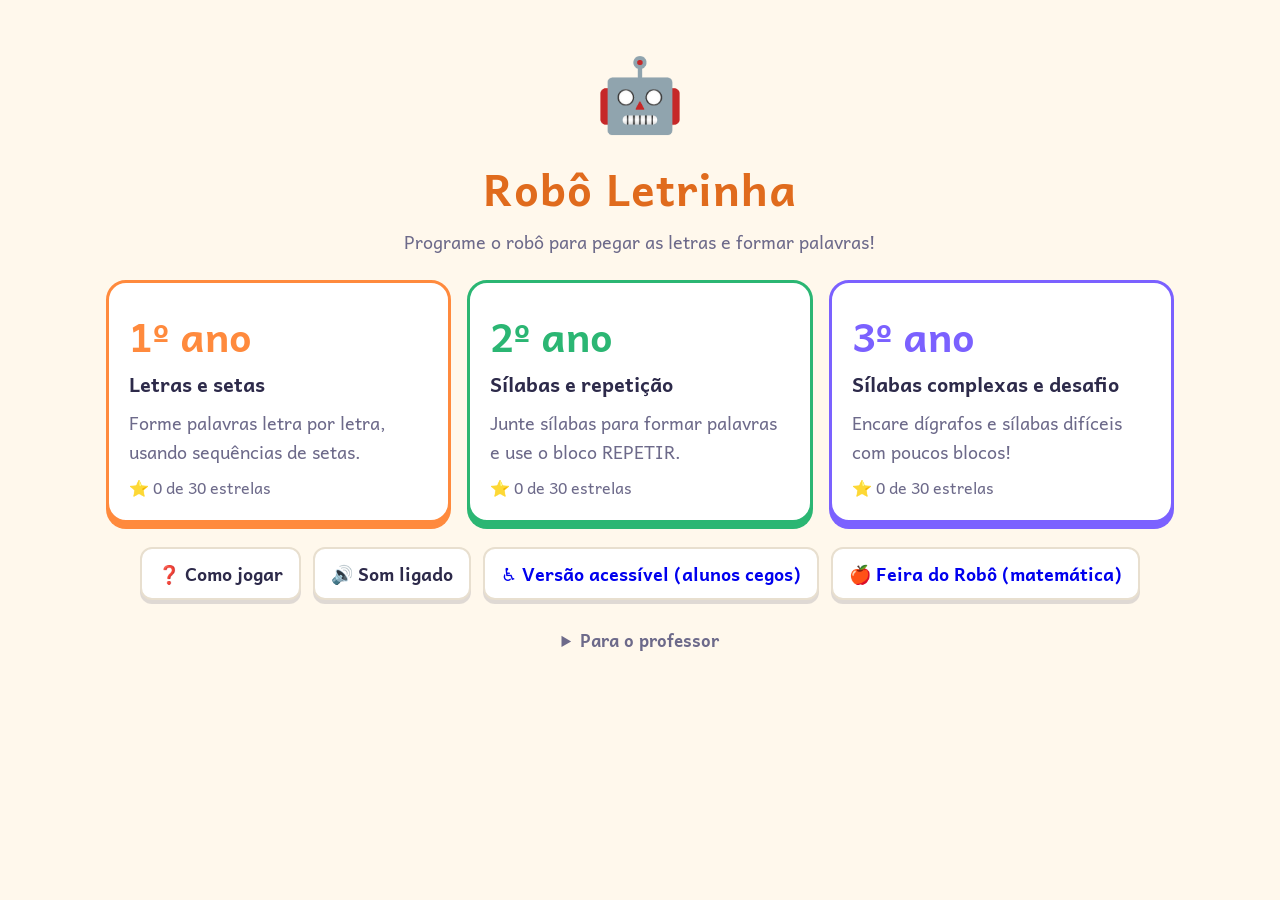
==== commit c4f51b1a: "Volta o Robô Letrinha para a raiz do site A Rota Digital passou a ter repositório próprio (phisantos" ====
--- a/index.html
+++ b/index.html
@@ -3,201 +3,143 @@
 <head>
   <meta charset="utf-8">
   <meta name="viewport" content="width=device-width, initial-scale=1">
-  <title>Rota Digital</title>
-  <meta name="description" content="Jogo de Educação Digital para o Ciclo de Alfabetização: Programação, TICs e Cidadania Digital.">
-  <link rel="stylesheet" href="rota/estilo.css">
+  <title>Robô Letrinha</title>
+  <meta name="description" content="Jogo de alfabetização e programação para o 1º, 2º e 3º ano do Ensino Fundamental.">
+  <link rel="preconnect" href="https://fonts.googleapis.com">
+  <link rel="preconnect" href="https://fonts.gstatic.com" crossorigin>
+  <link href="https://fonts.googleapis.com/css2?family=Andika:wght@400;700&display=swap" rel="stylesheet">
+  <link rel="stylesheet" href="css/estilo.css">
 </head>
 <body>
-  <!-- Barra de cima: sempre visível -->
-  <header id="barra" class="barra">
-    <button id="btn-voltar" class="btn barra-btn" hidden>🗺️ Mapa</button>
-    <div class="barra-titulo">
-      <span id="carro-barra" class="carro-barra" aria-hidden="true"></span>
-      <h1 id="titulo-barra">Rota Digital</h1>
+  <!-- Tela inicial: escolha do ano -->
+  <section id="tela-inicio" class="tela ativa">
+    <header class="topo-inicio">
+      <div class="mascote" aria-hidden="true">🤖</div>
+      <h1>Robô Letrinha</h1>
+      <p class="lema">Programe o robô para pegar as letras e formar palavras!</p>
+    </header>
+    <div id="lista-anos" class="lista-anos"></div>
+    <div class="acoes-inicio">
+      <button id="btn-como-jogar" class="btn secundario">❓ Como jogar</button>
+      <button id="btn-som" class="btn secundario" aria-pressed="true">🔊 Som ligado</button>
+      <a class="btn secundario link-acessivel" href="acessivel/index.html">♿ Versão acessível (alunos cegos)</a>
+      <a class="btn secundario link-acessivel" href="matematica/index.html">🍎 Feira do Robô (matemática)</a>
     </div>
-    <div class="barra-direita">
-      <button id="btn-ajuda" class="btn barra-btn" title="Como jogar (tecla H)">❓ Como jogar</button>
-      <button id="btn-pausa" class="btn barra-btn" title="Pausar (tecla P)">⏸️ Pausar</button>
-      <button id="btn-som" class="btn barra-btn" aria-pressed="false" title="Ligar ou desligar o som">🔇 Som desligado</button>
-    </div>
-  </header>
-
-  <main>
-    <!-- ===== Tela inicial ===== -->
-    <section id="tela-inicio" class="tela ativa">
-      <div class="inicio-topo">
-        <div class="logo" aria-hidden="true">🚗🏙️</div>
-        <div>
-          <h2 class="logo-nome">Rota Digital</h2>
-          <p class="lema">Dirija pela Cidade Digital, cumpra as missões e ganhe os 3 selos!</p>
+    <details class="professor">
+      <summary>Para o professor</summary>
+      <p>Cada fase é liberada quando a anterior é concluída. O progresso fica salvo neste computador.</p>
+      <div class="acoes-inicio">
+        <button id="btn-zerar" class="btn secundario">🧽 Apagar o progresso</button>
+      </div>
+      <div id="confirmar-zerar" class="confirmar" hidden>
+        <p><b>Tem certeza?</b> Isso apaga todas as estrelas e fases liberadas deste computador.</p>
+        <div class="acoes-inicio">
+          <button id="btn-zerar-sim" class="btn perigo">Sim, apagar</button>
+          <button id="btn-zerar-nao" class="btn secundario">Cancelar</button>
         </div>
       </div>
+      <p id="aviso-zerar" class="aviso-zerar" role="status"></p>
+    </details>
+  </section>
 
-      <div class="inicio-caixa">
-        <h3><span class="passo">1</span> ✏️ Escreva o seu nome</h3>
-        <input id="campo-nome" class="campo-nome" type="text" maxlength="40" autocomplete="off" spellcheck="false" placeholder="Seu nome">
-        <p class="nota">O nome só aparece no certificado. Ele não fica guardado.</p>
+  <!-- Tela de fases -->
+  <section id="tela-fases" class="tela">
+    <header class="barra">
+      <button class="btn icone" data-voltar="inicio" aria-label="Voltar">⬅</button>
+      <h2 id="titulo-fases"></h2>
+    </header>
+    <p id="descricao-fases" class="descricao-fases"></p>
+    <div id="lista-fases" class="lista-fases"></div>
+  </section>
+
+  <!-- Tela do jogo -->
+  <section id="tela-jogo" class="tela">
+    <header class="barra">
+      <button class="btn icone" data-voltar="fases" aria-label="Voltar para as fases">⬅</button>
+      <h2 id="titulo-jogo"></h2>
+      <div class="estrelas-meta" id="meta-blocos"></div>
+    </header>
+
+    <div class="jogo">
+      <div class="coluna-tabuleiro">
+        <div class="missao">
+          <div class="figura" id="figura" aria-hidden="true"></div>
+          <div>
+            <div class="rotulo">Forme a palavra:</div>
+            <div class="encaixes" id="encaixes"></div>
+          </div>
+          <button class="btn icone" id="btn-ouvir" aria-label="Ouvir a palavra">🔊</button>
+        </div>
+        <div class="tabuleiro" id="tabuleiro"></div>
+        <div class="mensagem" id="mensagem" role="status" aria-live="polite"></div>
       </div>
 
-      <div class="inicio-caixa">
-        <h3><span class="passo">2</span> 🎒 Escolha o seu ano</h3>
-        <div id="lista-anos" class="lista-anos"></div>
-      </div>
-
-      <div class="inicio-caixa">
-        <h3><span class="passo">3</span> 🎨 Escolha a cor do carro</h3>
-        <div id="lista-cores" class="lista-cores"></div>
-      </div>
-
-      <button id="btn-comecar" class="btn grande verde">🚗 Começar!</button>
-
-      <button class="btn-professor" data-abrir-professor>🔑 Área do professor</button>
-    </section>
-
-    <!-- ===== Mapa da cidade ===== -->
-    <section id="tela-mapa" class="tela">
-      <p class="instrucao">👆 Clique num bairro para ir até lá.</p>
-      <div id="mapa" class="mapa">
-        <div class="rua rua-h"></div>
-        <div class="rua rua-v"></div>
-        <button id="bairro-prog" class="bairro bairro-prog" data-bairro="prog"></button>
-        <button id="bairro-tic" class="bairro bairro-tic" data-bairro="tic"></button>
-        <button id="bairro-cid" class="bairro bairro-cid" data-bairro="cid"></button>
-        <div class="garagem" aria-hidden="true">
-          <span>🏠</span><span>🌳</span><span>🏪</span><span>🌳</span><span>🏠</span><span>🌷</span>
-          <div class="garagem-nome">🅿️ Garagem</div>
+      <div class="coluna-programa">
+        <div class="painel">
+          <div class="rotulo">Blocos de comando</div>
+          <div class="paleta" id="paleta"></div>
         </div>
-        <button id="praca" class="praca" data-bairro="praca"></button>
-        <div id="carro-mapa" class="carro carro-mapa"></div>
-      </div>
-      <div id="selos-mapa" class="selos-mapa"></div>
-      <button class="btn-professor" data-abrir-professor>🔑 Área do professor</button>
-    </section>
-
-    <!-- ===== Lista de missões de um bairro ===== -->
-    <section id="tela-bairro" class="tela">
-      <div id="bairro-cabecalho" class="bairro-cabecalho"></div>
-      <div id="lista-missoes" class="lista-missoes"></div>
-    </section>
-
-    <!-- ===== Missão de Programação ===== -->
-    <section id="tela-prog" class="tela">
-      <div id="prog-objetivo" class="objetivo"></div>
-      <div class="prog-area">
-        <div class="prog-esquerda">
-          <div id="tabuleiro" class="tabuleiro"></div>
-          <div id="prog-mensagem" class="mensagem" role="status"></div>
+        <div class="painel">
+          <div class="rotulo">
+            Programa do robô
+            <span id="contador-blocos" class="contador"></span>
+          </div>
+          <ol class="programa" id="programa" aria-label="Programa"></ol>
         </div>
-        <div class="prog-direita">
-          <div class="caixa-blocos">
-            <h3>🧰 Blocos <span class="nota-pequena">(clique para pôr no programa)</span></h3>
-            <div id="paleta" class="paleta"></div>
-          </div>
-          <div class="caixa-programa">
-            <h3>📜 Meu programa <span id="contador-blocos" class="contador"></span></h3>
-            <div id="programa" class="programa" aria-live="polite"></div>
-            <div class="acoes-programa">
-              <button id="btn-executar" class="btn grande verde">▶️ Executar</button>
-              <button id="btn-tirar" class="btn laranja">🗑️ Tirar bloco</button>
-              <button id="btn-limpar" class="btn cinza">🧽 Limpar tudo</button>
-            </div>
-          </div>
+        <div class="controles">
+          <button class="btn principal" id="btn-executar">▶ Executar</button>
+          <button class="btn secundario" id="btn-apagar" title="Apagar o último bloco">⌫ Apagar</button>
+          <button class="btn secundario" id="btn-limpar" title="Apagar todos os blocos">🗑 Limpar</button>
+          <button class="btn secundario" id="btn-dica">💡 Dica</button>
+          <button class="btn secundario" id="btn-velocidade" title="Velocidade do robô">🐢 Devagar</button>
         </div>
       </div>
-    </section>
+    </div>
+  </section>
 
-    <!-- ===== Missão de perguntas (TICs e Cidadania) ===== -->
-    <section id="tela-quiz" class="tela">
-      <div id="estrada" class="estrada"></div>
-      <div id="cartao" class="cartao"></div>
-      <div id="retorno" class="retorno" role="status" hidden></div>
-    </section>
-
-    <!-- ===== Praça Digital ===== -->
-    <section id="tela-praca" class="tela">
-      <div class="festa" aria-hidden="true">🎉🎈🏆🎈🎉</div>
-      <h2 class="titulo-praca">Você chegou à Praça Digital!</h2>
-      <div id="certificado" class="certificado"></div>
-      <div id="nome-certificado" class="nome-certificado" hidden>
-        <label for="campo-nome-cert">✏️ Escreva o seu nome para o certificado:</label>
-        <input id="campo-nome-cert" class="campo-nome" type="text" maxlength="40" autocomplete="off" spellcheck="false" placeholder="Seu nome">
+  <!-- Janela de vitória -->
+  <div class="modal" id="modal-vitoria" hidden>
+    <div class="cartao">
+      <div class="confete" id="confete" aria-hidden="true"></div>
+      <h2>Muito bem!</h2>
+      <div class="vitoria-figura" id="vitoria-figura"></div>
+      <div class="vitoria-palavra" id="vitoria-palavra"></div>
+      <div class="vitoria-estrelas" id="vitoria-estrelas"></div>
+      <p class="vitoria-dica" id="vitoria-dica"></p>
+      <div class="vitoria-frase" id="vitoria-frase" hidden>
+        <div class="rotulo">Leia a frase:</div>
+        <p id="frase-texto"></p>
+        <button class="btn secundario" id="btn-ouvir-frase">🔊 Ouvir a frase</button>
       </div>
-      <div class="acoes-praca">
-        <button id="btn-imprimir" class="btn azul">🖨️ Imprimir</button>
-        <button id="btn-praca-mapa" class="btn verde">🗺️ Voltar ao mapa</button>
+      <div class="controles">
+        <button class="btn secundario" id="btn-repetir-fase">↺ Jogar de novo</button>
+        <button class="btn principal" id="btn-proxima">Próxima fase ➜</button>
       </div>
-    </section>
-  </main>
-
-  <!-- ===== Janelas ===== -->
-  <div id="modal-ajuda" class="modal" hidden>
-    <div class="janela larga" role="dialog" aria-modal="true" aria-labelledby="titulo-ajuda">
-      <h2 id="titulo-ajuda">❓ Como jogar</h2>
-      <div id="conteudo-ajuda" class="conteudo-ajuda"></div>
-      <button class="btn grande verde" data-fechar>👍 Entendi!</button>
     </div>
   </div>
 
-  <div id="modal-pausa" class="modal" hidden>
-    <div class="janela" role="dialog" aria-modal="true" aria-labelledby="titulo-pausa">
-      <div class="icone-grande" aria-hidden="true">⏸️</div>
-      <h2 id="titulo-pausa">Jogo pausado</h2>
-      <p>O carrinho está esperando você.</p>
-      <button id="btn-continuar" class="btn grande verde">▶️ Continuar</button>
+  <!-- Janela de ajuda -->
+  <div class="modal" id="modal-ajuda" hidden>
+    <div class="cartao ajuda">
+      <h2>Como jogar</h2>
+      <ol>
+        <li>Olhe a figura e a palavra que o robô precisa formar.</li>
+        <li>Toque nas <b>setas</b> para montar o programa: cada seta faz o robô andar <b>uma casa</b>.</li>
+        <li>O robô pega a peça quando passa por cima dela. Pegue as peças <b>na ordem certa</b>!</li>
+        <li>Cuidado com as <b>pedras</b> 🪨 e com as peças que não fazem parte da palavra.</li>
+        <li>No 2º e 3º ano, use o bloco <b>🔁 REPETIR</b>: ele repete a seta que vem logo depois. Toque no número para mudar.</li>
+        <li>No 3º ano existe um <b>limite de blocos</b>: pense no caminho mais curto!</li>
+        <li>Toque em <b>▶ Executar</b>. Se der errado, arrume o programa e tente de novo.</li>
+      </ol>
+      <p class="ajuda-teclado">Teclado: setas adicionam blocos, <b>R</b> adiciona repetir, <b>Enter</b> executa e <b>Backspace</b> apaga.</p>
+      <div class="controles">
+        <button class="btn principal" id="btn-fechar-ajuda">Entendi!</button>
+      </div>
     </div>
   </div>
 
-  <div id="modal-resultado" class="modal" hidden>
-    <div class="janela" role="dialog" aria-modal="true" aria-labelledby="titulo-resultado">
-      <div id="resultado-conteudo"></div>
-      <div id="resultado-acoes" class="acoes-janela"></div>
-    </div>
-  </div>
-
-  <div id="modal-professor" class="modal" hidden>
-    <div class="janela professor" role="dialog" aria-modal="true" aria-labelledby="titulo-professor">
-      <h2 id="titulo-professor">🔑 Área do professor</h2>
-      <div id="prof-pergunta">
-        <p>Para entrar, responda: <b id="prof-conta"></b></p>
-        <div class="linha">
-          <input id="prof-resposta" class="campo-numero" type="text" inputmode="numeric" maxlength="3" autocomplete="off">
-          <button id="prof-entrar" class="btn azul">Entrar</button>
-        </div>
-        <p id="prof-erro" class="erro" role="alert"></p>
-      </div>
-      <div id="prof-painel" hidden>
-        <p>O progresso fica salvo só neste navegador, neste computador. O nome do aluno não é salvo.</p>
-        <button id="prof-liberar" class="btn azul">🔓 Liberar todas as fases</button>
-        <button id="prof-apagar" class="btn vermelho">🧽 Apagar progresso</button>
-        <div id="prof-confirmar" class="confirmar" hidden>
-          <p><b>Tem certeza?</b> Isso apaga as estrelas e os selos de todos os anos neste computador.</p>
-          <div class="linha">
-            <button id="prof-apagar-sim" class="btn vermelho">Sim, apagar</button>
-            <button id="prof-apagar-nao" class="btn cinza">Cancelar</button>
-          </div>
-        </div>
-        <p id="prof-aviso" class="aviso" role="status"></p>
-        <details class="dicas-professor">
-          <summary>📘 Para o professor</summary>
-          <ul>
-            <li><b>Programação:</b> sequência (1º ano), repetição (2º ano), condicional e limite de blocos (3º ano).</li>
-            <li><b>TICs:</b> aparelhos e periféricos (1º ano), ícones (2º ano), tipos de mídia (3º ano).</li>
-            <li><b>Cidadania Digital (Letramento Digital):</b> dados pessoais, pedir ajuda, senhas, gentileza, autoria e tempo de tela.</li>
-            <li>Os bairros podem ser jogados em qualquer ordem: um bairro por aula.</li>
-            <li>Atalhos: setas do teclado = blocos de seta, R = REPETIR, E = ESPERE, Enter = Executar, Delete = tirar bloco, 1/2/3 = escolher resposta, P = pausa, H = como jogar.</li>
-            <li>As perguntas ficam no arquivo <code>perguntas.js</code>.</li>
-          </ul>
-        </details>
-      </div>
-      <button class="btn cinza" data-fechar>✖️ Fechar</button>
-    </div>
-  </div>
-
-  <div id="confete" class="confete" aria-hidden="true"></div>
-
-  <script src="rota/icones.js"></script>
-  <script src="rota/fases.js"></script>
-  <script src="perguntas.js"></script>
-  <script src="rota/jogo.js"></script>
+  <script src="js/dados.js"></script>
+  <script src="js/fases.js"></script>
+  <script src="js/jogo.js"></script>
 </body>
 </html>
--- a/css/estilo.css
+++ b/css/estilo.css
@@ -0,0 +1,291 @@
+:root {
+  --fundo: #fff8ec;
+  --cartao: #ffffff;
+  --texto: #2d2a4a;
+  --suave: #6d6a8a;
+  --borda: #e8dfcf;
+  --casa: #fdf3df;
+  --casa-alt: #f8e9cc;
+  --principal: #ff8a3d;
+  --principal-escuro: #e06b1d;
+  --sucesso: #2bb673;
+  --erro: #e5484d;
+  --alvo: #4c8dff;
+  --cor-ano: #ff8a3d;
+  --sombra: 0 4px 0 rgba(45, 42, 74, 0.15);
+  --raio: 16px;
+}
+
+* { box-sizing: border-box; }
+
+html, body { margin: 0; }
+
+body {
+  background: var(--fundo);
+  color: var(--texto);
+  font-family: 'Andika', 'Comic Sans MS', 'Trebuchet MS', system-ui, sans-serif;
+  font-size: 18px;
+  min-height: 100vh;
+  -webkit-tap-highlight-color: transparent;
+}
+
+button { font: inherit; color: inherit; }
+
+.tela { display: none; max-width: 1100px; margin: 0 auto; padding: 16px; }
+.tela.ativa { display: block; }
+
+/* ---------- Botões ---------- */
+.btn {
+  border: 0;
+  border-radius: 12px;
+  padding: 10px 16px;
+  cursor: pointer;
+  font-weight: 700;
+  box-shadow: var(--sombra);
+  transition: transform 0.08s, box-shadow 0.08s, opacity 0.2s;
+  min-height: 48px;
+}
+.btn:active { transform: translateY(3px); box-shadow: 0 1px 0 rgba(45, 42, 74, 0.15); }
+.btn:disabled { opacity: 0.45; cursor: not-allowed; }
+.btn.principal { background: var(--principal); color: #fff; }
+.btn.secundario { background: var(--cartao); border: 2px solid var(--borda); }
+.btn.icone { background: var(--cartao); border: 2px solid var(--borda); width: 48px; padding: 0; font-size: 22px; }
+.btn:focus-visible { outline: 3px solid var(--alvo); outline-offset: 2px; }
+
+/* ---------- Início ---------- */
+.topo-inicio { text-align: center; padding: 16px 0 8px; }
+.mascote { font-size: 72px; animation: flutuar 2.4s ease-in-out infinite; }
+h1 { font-size: 44px; margin: 4px 0; color: var(--principal-escuro); letter-spacing: 1px; }
+.lema { color: var(--suave); margin: 0 0 16px; }
+
+.lista-anos { display: grid; grid-template-columns: repeat(auto-fit, minmax(240px, 1fr)); gap: 16px; }
+.cartao-ano {
+  background: var(--cartao);
+  border: 3px solid var(--cor);
+  border-radius: 20px;
+  padding: 20px;
+  text-align: left;
+  cursor: pointer;
+  box-shadow: 0 6px 0 var(--cor);
+  transition: transform 0.1s;
+}
+.cartao-ano:hover { transform: translateY(-3px); }
+.cartao-ano:active { transform: translateY(3px); box-shadow: 0 2px 0 var(--cor); }
+.cartao-ano .num { font-size: 40px; font-weight: 700; color: var(--cor); }
+.cartao-ano .sub { font-weight: 700; font-size: 20px; }
+.cartao-ano p { color: var(--suave); margin: 8px 0; }
+.cartao-ano .progresso { font-size: 16px; color: var(--suave); }
+
+.link-acessivel { text-decoration: none; display: inline-flex; align-items: center; }
+.acoes-inicio { display: flex; gap: 12px; justify-content: center; margin-top: 24px; flex-wrap: wrap; }
+
+/* Área do professor: apagar o progresso com confirmação na própria página
+   (a janela de pergunta do navegador pode estar bloqueada). */
+.professor { margin: 26px auto 0; max-width: 640px; text-align: center; color: var(--suave); font-size: 17px; }
+.professor summary { cursor: pointer; font-weight: 700; }
+.professor .acoes-inicio { margin-top: 10px; }
+.confirmar { margin-top: 12px; padding: 12px; border: 3px solid var(--erro); border-radius: 14px; background: #fff0f0; color: var(--texto); }
+.confirmar p { margin: 0; }
+.btn.perigo { background: var(--erro); color: #fff; }
+.aviso-zerar { font-weight: 700; color: #136c40; min-height: 1.4em; }
+
+/* ---------- Barra de topo ---------- */
+.barra { display: flex; align-items: center; gap: 12px; margin-bottom: 12px; flex-wrap: wrap; }
+.barra h2 { margin: 0; flex: 1; font-size: 26px; }
+.estrelas-meta { font-size: 15px; color: var(--suave); text-align: right; }
+
+/* ---------- Fases ---------- */
+.descricao-fases { color: var(--suave); margin-top: 0; }
+.lista-fases { display: grid; grid-template-columns: repeat(auto-fill, minmax(130px, 1fr)); gap: 14px; }
+.botao-fase {
+  background: var(--cartao);
+  border: 3px solid var(--cor-ano);
+  border-radius: 18px;
+  padding: 12px 8px;
+  cursor: pointer;
+  box-shadow: 0 5px 0 var(--cor-ano);
+  display: flex;
+  flex-direction: column;
+  align-items: center;
+  gap: 4px;
+}
+.botao-fase .n { font-weight: 700; color: var(--suave); font-size: 15px; }
+.botao-fase .fig { font-size: 40px; line-height: 1.1; }
+.botao-fase .est { font-size: 18px; letter-spacing: 2px; }
+.botao-fase:disabled { border-color: var(--borda); box-shadow: 0 5px 0 var(--borda); cursor: not-allowed; }
+.botao-fase:disabled .fig { filter: grayscale(1); opacity: 0.4; }
+
+/* ---------- Jogo ---------- */
+.jogo { display: grid; grid-template-columns: minmax(0, 1.1fr) minmax(0, 1fr); gap: 16px; align-items: start; }
+@media (max-width: 820px) { .jogo { grid-template-columns: 1fr; } }
+
+.missao {
+  display: flex; align-items: center; gap: 12px;
+  background: var(--cartao); border: 2px solid var(--borda); border-radius: var(--raio);
+  padding: 10px 12px; margin-bottom: 12px;
+}
+.missao > div:nth-child(2) { flex: 1; min-width: 0; }
+.figura { font-size: 48px; line-height: 1; }
+.rotulo { font-size: 14px; color: var(--suave); font-weight: 700; text-transform: uppercase; letter-spacing: 0.5px; margin-bottom: 6px; display: flex; justify-content: space-between; gap: 8px; }
+.encaixes { display: flex; gap: 6px; flex-wrap: wrap; }
+.encaixe {
+  min-width: 44px; height: 48px; padding: 0 8px;
+  border: 3px dashed var(--borda); border-radius: 10px;
+  display: flex; align-items: center; justify-content: center;
+  font-size: 24px; font-weight: 700; color: #c9bfae;
+  transition: all 0.25s;
+}
+.encaixe.proximo { border-color: var(--alvo); color: var(--alvo); }
+.encaixe.cheio { border-style: solid; border-color: var(--sucesso); background: var(--sucesso); color: #fff; animation: pulo 0.4s; }
+
+.tabuleiro {
+  --n: 5;
+  position: relative;
+  display: grid;
+  grid-template-columns: repeat(var(--n), 1fr);
+  grid-template-rows: repeat(var(--n), 1fr);
+  aspect-ratio: 1;
+  width: 100%;
+  max-width: 520px;
+  margin: 0 auto;
+  background: var(--casa-alt);
+  border: 4px solid #e2cfa9;
+  border-radius: var(--raio);
+  overflow: hidden;
+  touch-action: manipulation;
+}
+.casa { position: relative; display: flex; align-items: center; justify-content: center; }
+.casa.clara { background: var(--casa); }
+.peca {
+  width: 82%; height: 82%;
+  border-radius: 12px;
+  background: #fff;
+  border: 3px solid var(--alvo);
+  display: flex; align-items: center; justify-content: center;
+  font-weight: 700;
+  font-size: calc(min(100vw, 520px) / var(--n) * 0.32);
+  box-shadow: 0 3px 0 rgba(45, 42, 74, 0.15);
+  transition: transform 0.3s, opacity 0.3s;
+}
+.peca.longa { font-size: calc(min(100vw, 520px) / var(--n) * 0.24); }
+.peca.coletada { transform: scale(0) rotate(180deg); opacity: 0; }
+.peca.errada { border-color: var(--erro); background: #ffe3e4; animation: tremer 0.4s; }
+.peca.dica { animation: brilho 0.8s ease-in-out 3; }
+.pedra { font-size: calc(min(100vw, 520px) / var(--n) * 0.55); }
+
+.robo {
+  position: absolute;
+  display: flex; align-items: center; justify-content: center;
+  transition: left 0.3s ease-in-out, top 0.3s ease-in-out;
+  pointer-events: none;
+  z-index: 2;
+}
+.robo .corpo { font-size: calc(min(100vw, 520px) / var(--n) * 0.6); filter: drop-shadow(0 3px 2px rgba(0,0,0,0.25)); }
+.robo .olhar {
+  position: absolute; font-size: calc(min(100vw, 520px) / var(--n) * 0.26); font-weight: 700;
+  color: var(--principal-escuro);
+}
+.robo.batida .corpo { animation: tremer 0.4s; }
+.robo.festa .corpo { animation: pulo 0.5s 3; }
+
+.mensagem { min-height: 56px; margin-top: 10px; padding: 10px 14px; border-radius: 12px; font-size: 19px; }
+.mensagem:empty { visibility: hidden; }
+.mensagem.erro { background: #ffe3e4; color: #9b1c20; }
+.mensagem.info { background: #e6efff; color: #23408e; }
+.mensagem.ok { background: #dcf6e8; color: #136c40; }
+
+.painel { background: var(--cartao); border: 2px solid var(--borda); border-radius: var(--raio); padding: 12px; margin-bottom: 12px; }
+.contador { text-transform: none; letter-spacing: 0; }
+.contador.estourou { color: var(--erro); }
+
+.paleta { display: flex; gap: 10px; flex-wrap: wrap; }
+.bloco {
+  border: 0; border-radius: 12px; cursor: pointer;
+  min-width: 60px; height: 60px; padding: 0 10px;
+  font-size: 32px; font-weight: 700; color: #fff;
+  background: var(--alvo);
+  box-shadow: 0 4px 0 #2d5fcc;
+  display: inline-flex; align-items: center; justify-content: center; gap: 6px;
+}
+.bloco:active { transform: translateY(3px); box-shadow: 0 1px 0 #2d5fcc; }
+.bloco.repetir { background: #f2a516; box-shadow: 0 4px 0 #b97a00; font-size: 22px; }
+.bloco.repetir:active { box-shadow: 0 1px 0 #b97a00; }
+
+.programa {
+  list-style: none; margin: 0; padding: 8px;
+  display: flex; flex-wrap: wrap; gap: 8px;
+  min-height: 92px;
+  background: repeating-linear-gradient(0deg, #fbf6ec, #fbf6ec 38px, #f3ead8 38px, #f3ead8 40px);
+  border-radius: 12px;
+}
+.programa:empty::before { content: 'Toque nas setas para montar o programa…'; color: var(--suave); font-size: 16px; padding: 8px; }
+.programa li { position: relative; }
+.programa .bloco { height: 52px; min-width: 52px; font-size: 26px; }
+.programa .bloco.repetir { font-size: 18px; }
+.programa .bloco .vezes { background: rgba(255,255,255,0.3); border-radius: 8px; padding: 0 6px; }
+.programa li.ativo .bloco { outline: 4px solid var(--texto); outline-offset: 2px; }
+.programa li.erro .bloco { outline: 4px solid var(--erro); outline-offset: 2px; }
+.programa li.junto::after {
+  content: ''; position: absolute; right: -9px; top: 50%; width: 10px; height: 4px; background: #f2a516;
+}
+.remover {
+  position: absolute; top: -8px; right: -8px;
+  width: 24px; height: 24px; border-radius: 50%;
+  border: 0; background: var(--texto); color: #fff; font-size: 13px; line-height: 24px; padding: 0;
+  cursor: pointer;
+}
+
+.controles { display: flex; gap: 10px; flex-wrap: wrap; }
+.controles .principal { flex: 1 1 140px; font-size: 20px; }
+
+/* ---------- Modais ---------- */
+.modal {
+  position: fixed; inset: 0; background: rgba(45, 42, 74, 0.55);
+  display: flex; align-items: center; justify-content: center; padding: 16px; z-index: 10;
+}
+.modal[hidden] { display: none; }
+.cartao {
+  position: relative; background: var(--cartao); border-radius: 24px; padding: 24px;
+  max-width: 460px; width: 100%; text-align: center; overflow: hidden;
+  animation: entrar 0.3s ease-out;
+  max-height: calc(100vh - 32px); overflow-y: auto;
+}
+.cartao h2 { margin: 0 0 8px; font-size: 32px; color: var(--sucesso); }
+.vitoria-figura { font-size: 72px; }
+.vitoria-palavra { font-size: 38px; font-weight: 700; letter-spacing: 3px; }
+.vitoria-palavra .sep { color: var(--suave); font-weight: 400; }
+.vitoria-estrelas { font-size: 42px; margin: 6px 0; }
+.vitoria-estrelas .apagada { filter: grayscale(1); opacity: 0.3; }
+.vitoria-dica { color: var(--suave); margin: 4px 0 12px; }
+.vitoria-frase { background: var(--fundo); border-radius: 14px; padding: 12px; margin-bottom: 14px; }
+.vitoria-frase .rotulo { justify-content: center; }
+.vitoria-frase p { font-size: 24px; margin: 4px 0 10px; }
+.cartao .controles { justify-content: center; }
+.ajuda { text-align: left; }
+.ajuda h2 { color: var(--principal-escuro); text-align: center; }
+.ajuda li { margin-bottom: 8px; }
+.ajuda-teclado { color: var(--suave); font-size: 15px; }
+
+.confete { position: absolute; inset: 0; pointer-events: none; }
+.confete span { position: absolute; top: -30px; font-size: 24px; animation: cair 1.8s linear forwards; }
+
+/* ---------- Animações ---------- */
+@keyframes flutuar { 50% { transform: translateY(-8px); } }
+@keyframes pulo { 50% { transform: scale(1.2) translateY(-4px); } }
+@keyframes tremer { 20%, 60% { transform: translateX(-5px); } 40%, 80% { transform: translateX(5px); } }
+@keyframes brilho { 50% { transform: scale(1.15); box-shadow: 0 0 0 6px rgba(76, 141, 255, 0.5); } }
+@keyframes entrar { from { transform: scale(0.8); opacity: 0; } }
+@keyframes cair { to { transform: translateY(520px) rotate(360deg); opacity: 0; } }
+
+@media (prefers-reduced-motion: reduce) {
+  *, *::before, *::after { animation-duration: 0.01ms !important; animation-iteration-count: 1 !important; transition-duration: 0.01ms !important; }
+}
+
+@media (max-width: 520px) {
+  body { font-size: 17px; }
+  h1 { font-size: 34px; }
+  .bloco { min-width: 54px; height: 54px; font-size: 28px; }
+  .controles .btn { padding: 8px 12px; }
+  .barra h2 { font-size: 22px; }
+  .estrelas-meta { flex-basis: 100%; text-align: left; }
+}
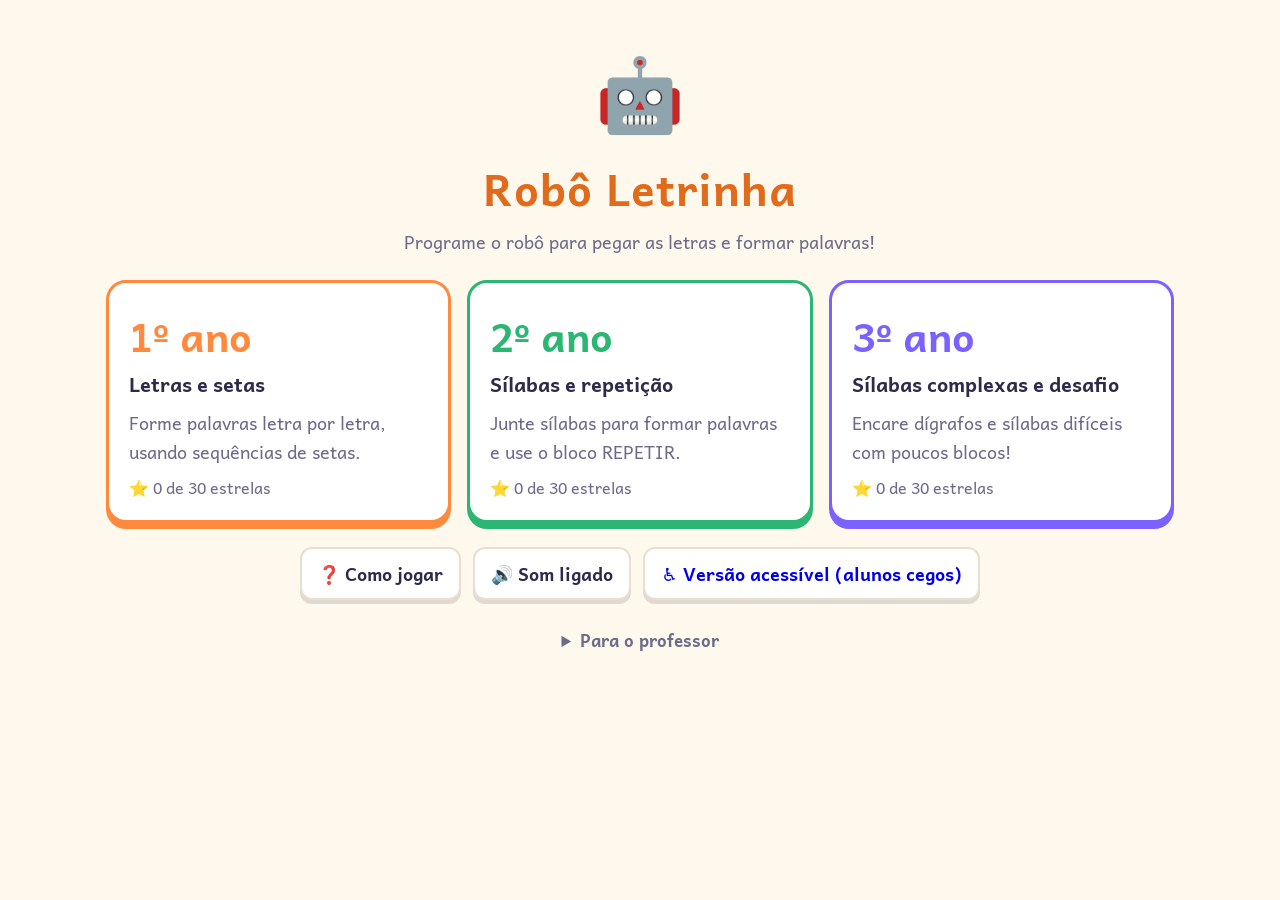
==== commit cca895b2: "Feira do Robô: Atacado do Robô (multiplicação e divisão) no 3º ano Nova parte da Feira, que só apare" ====
--- a/index.html
+++ b/index.html
@@ -23,7 +23,6 @@
       <button id="btn-como-jogar" class="btn secundario">❓ Como jogar</button>
       <button id="btn-som" class="btn secundario" aria-pressed="true">🔊 Som ligado</button>
       <a class="btn secundario link-acessivel" href="acessivel/index.html">♿ Versão acessível (alunos cegos)</a>
-      <a class="btn secundario link-acessivel" href="matematica/index.html">🍎 Feira do Robô (matemática)</a>
     </div>
     <details class="professor">
       <summary>Para o professor</summary>
